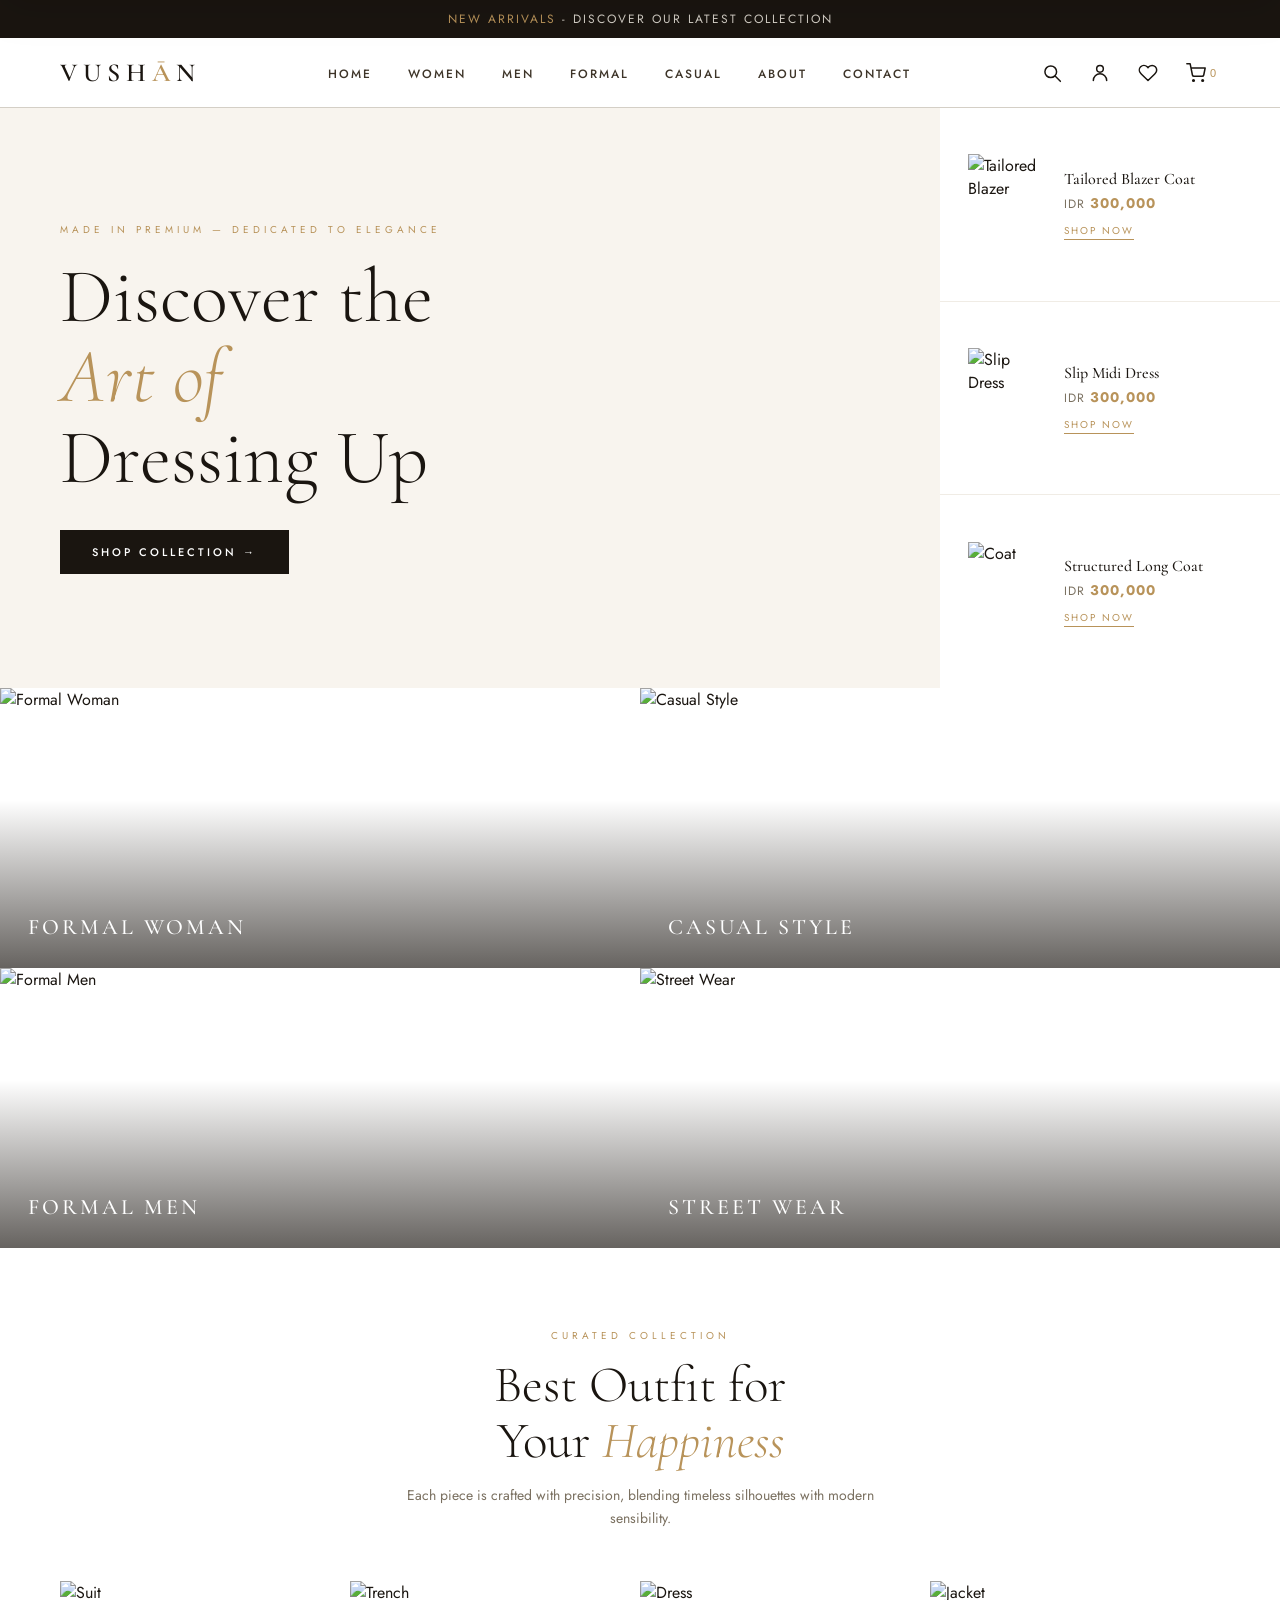
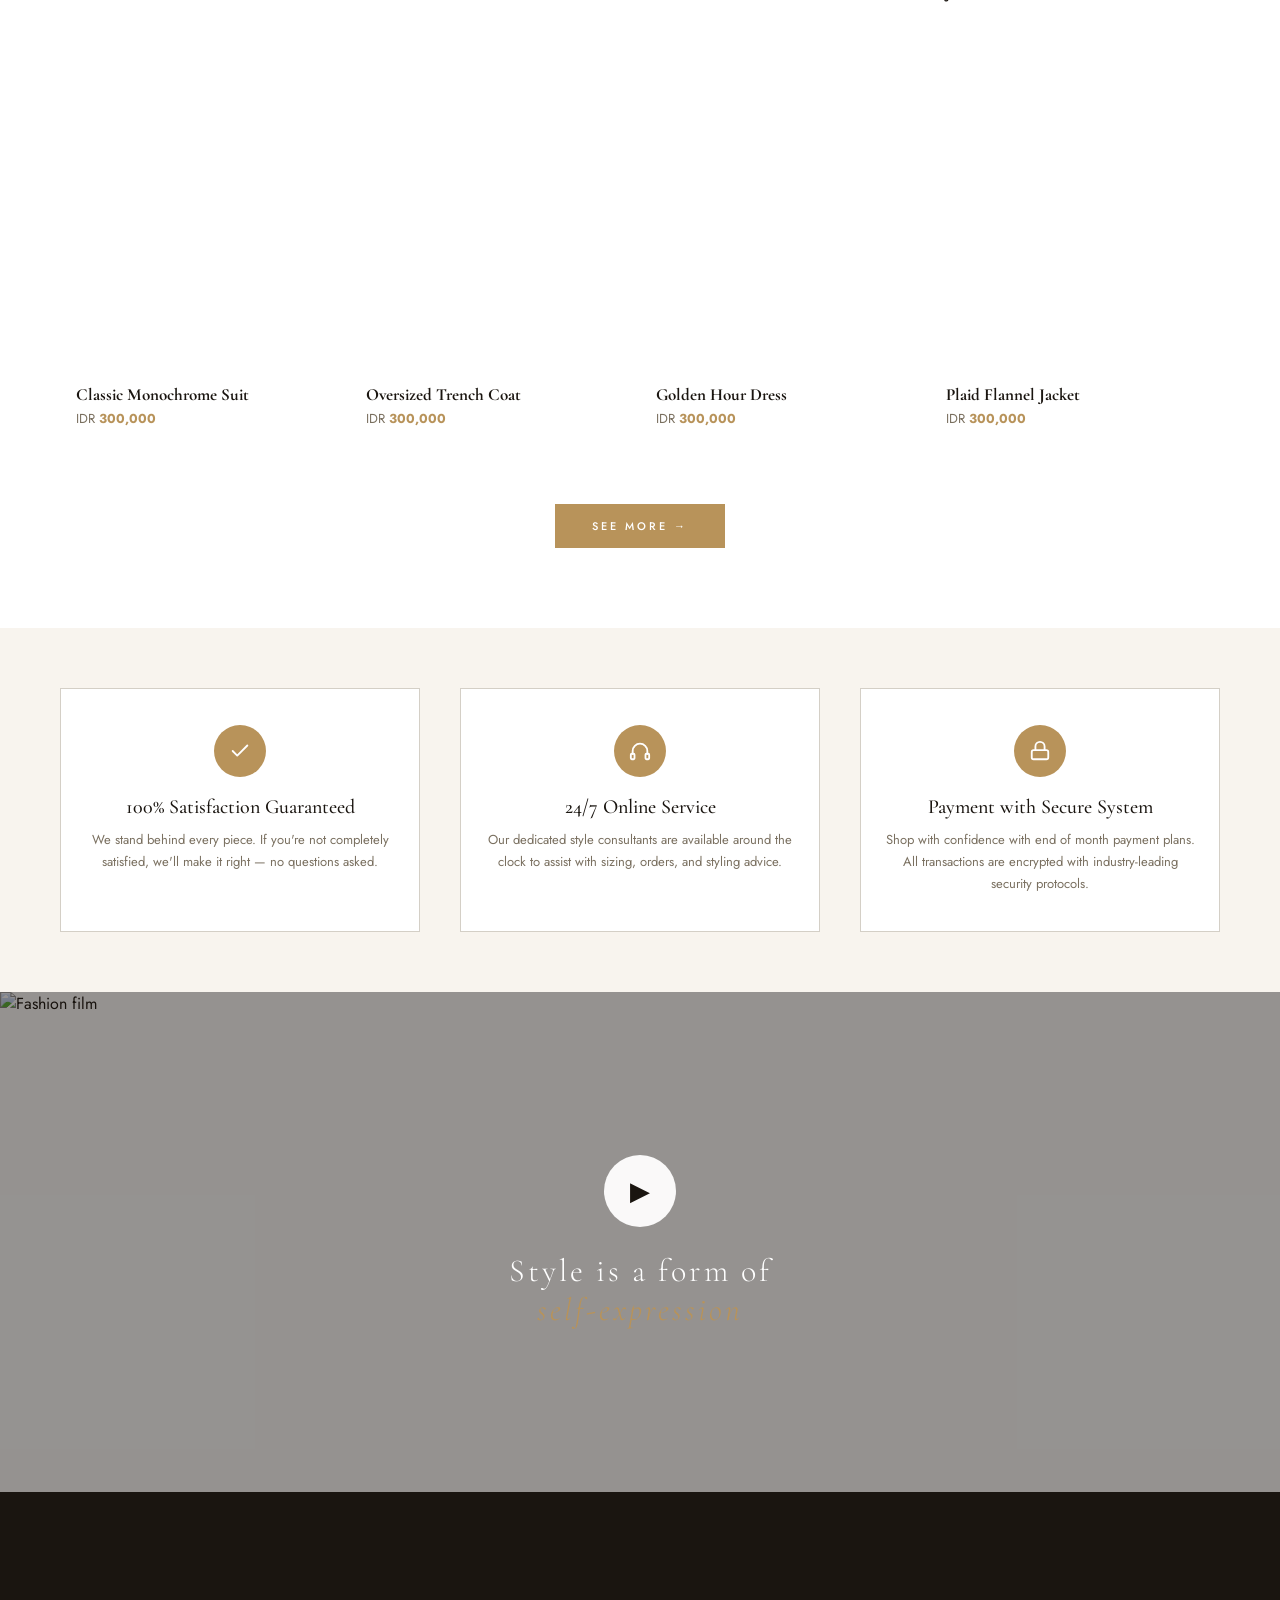
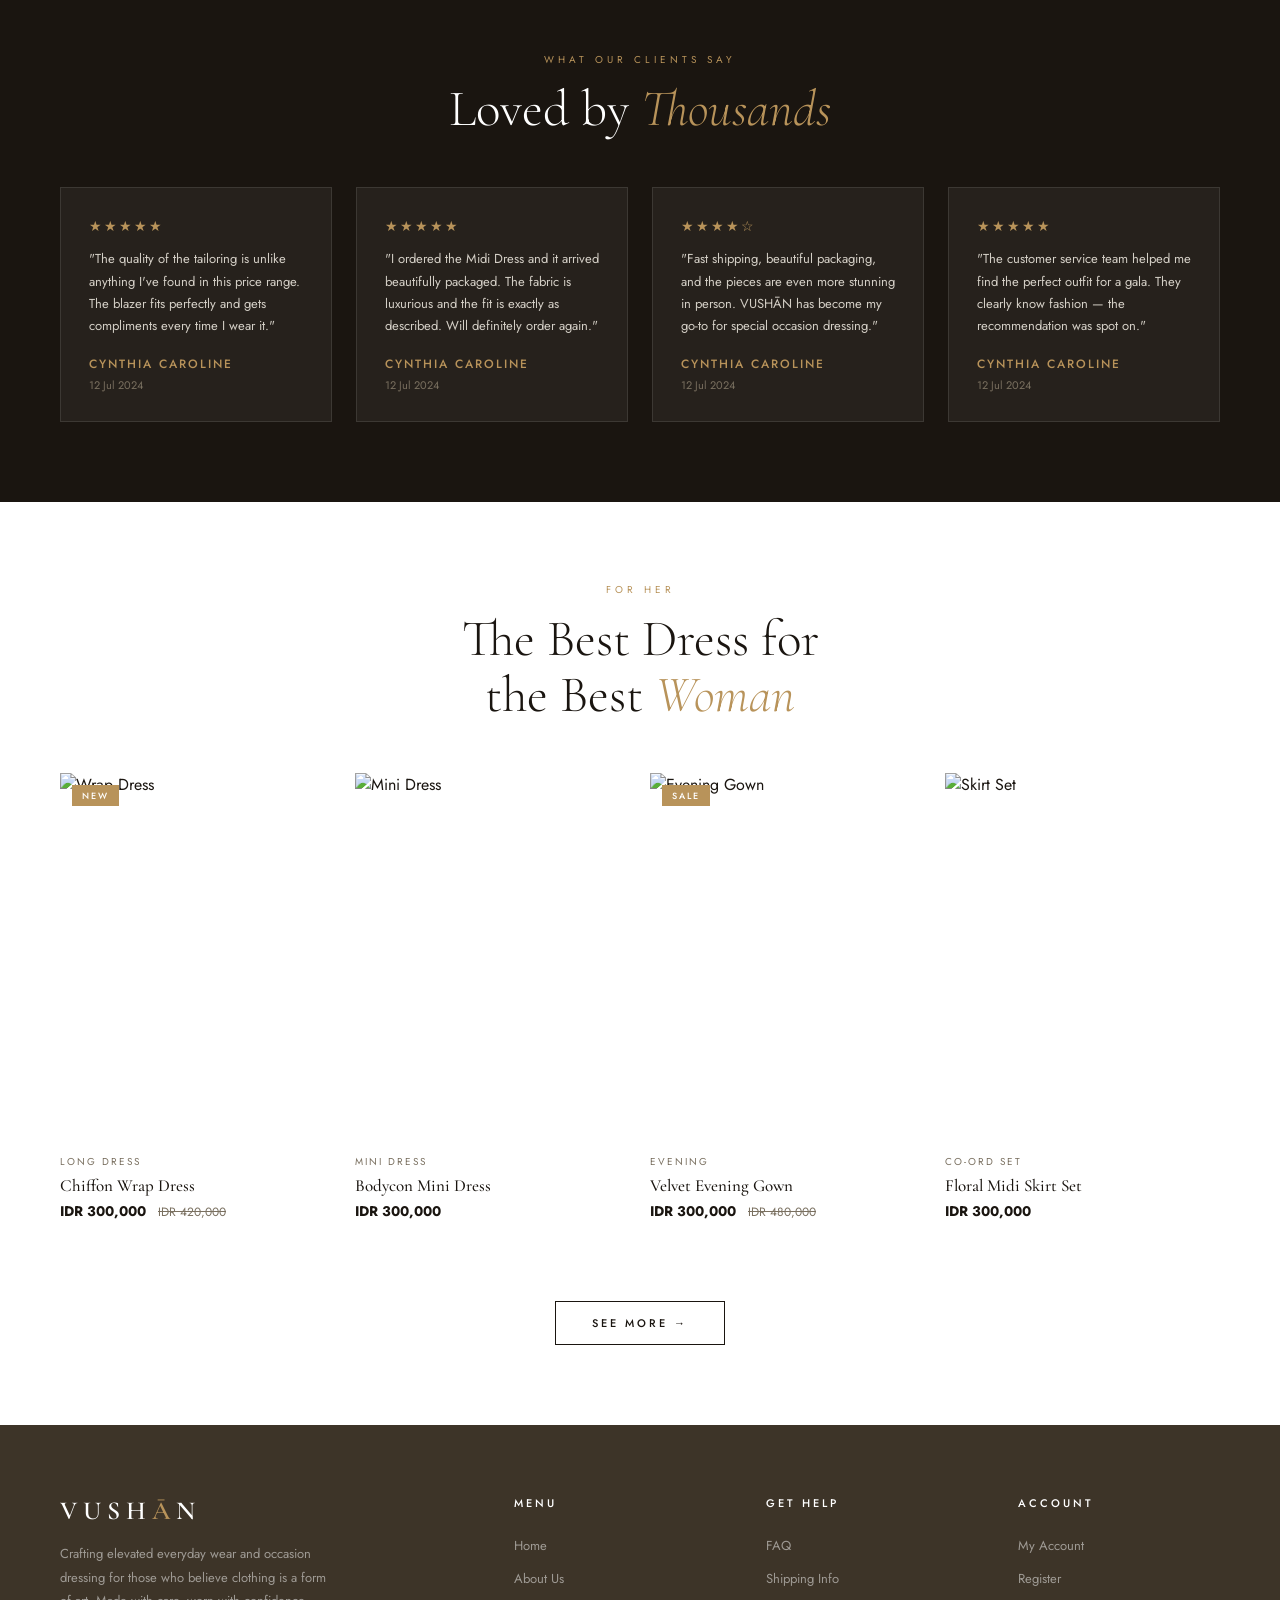
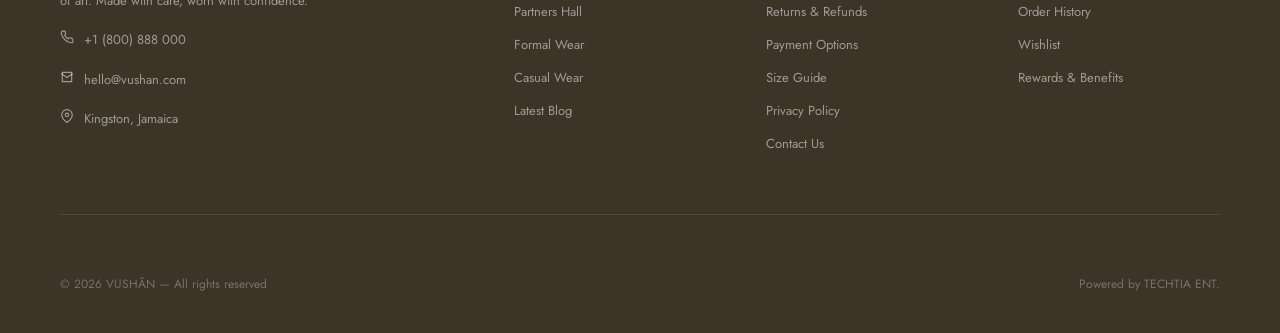
==== index.html @ ecda70a6 "Add files via upload" ====
<!DOCTYPE html> 
<html lang="en">
<head>
<meta charset="UTF-8">
<meta name="viewport" content="width=device-width, initial-scale=1.0">
<title>VUSHĀN</title>
<link rel="stylesheet" href="../webcss/style.css">
<link rel="preconnect" href="https://fonts.googleapis.com">
<link rel="preconnect" href="https://fonts.gstatic.com" crossorigin>
<link href="https://fonts.googleapis.com/css2?family=Cormorant+Garamond:ital,wght@0,300;0,400;0,500;0,600;1,300;1,400&family=Jost:wght@300;400;500;600&display=swap" rel="stylesheet" />
</head>
<body>

<!--Announcement-->
<div class="announcement">
  <span>NEW ARRIVALS</span> - Discover our latest collection
</div>

<!--Navbar-->
<nav>
  <a href="#" class="logo">VUSH<span>Ā</span>N</a>
  <ul class="nav-links">
    <li><a href="#">Home</a></li>
    <li><a href="#women">Women</a></li>
    <li><a href="#men">Men</a></li>
    <li><a href="#formal">Formal</a></li>
    <li><a href="#casual">Casual</a></li>
    <li><a href="#about">About</a></li>
    <li><a href="#contact">Contact</a></li>
  </ul>
  <div class="nav-icons">
    <button title="Search" onclick="openSearch()" class="icon-btn">
      <svg width="20" height="20" viewBox="0 0 24 24" fill="none" stroke="currentColor" stroke-width="1.8" stroke-linecap="round" stroke-linejoin="round">
        <circle cx="10.5" cy="10.5" r="7"/>
        <line x1="16" y1="16" x2="22" y2="22"/>
      </svg>
    </button>
    <button title="Account" onclick="openAuth('login')" class="icon-btn">
      <svg width="20" height="20" viewBox="0 0 24 24" fill="none" stroke="currentColor" stroke-width="1.8" stroke-linecap="round" stroke-linejoin="round">
        <path d="M20 21a8 8 0 1 0-16 0"/>
        <circle cx="12" cy="7" r="4"/>
      </svg>
    </button>
    <button title="Wishlist" class="icon-btn">
      <svg width="20" height="20" viewBox="0 0 24 24" fill="none" stroke="currentColor" stroke-width="1.8" stroke-linecap="round" stroke-linejoin="round">
        <path d="M20.8 4.6a5.5 5.5 0 0 0-7.8 0L12 5.6l-1-1a5.5 5.5 0 0 0-7.8 7.8l1 1L12 21l7.8-7.6 1-1a5.5 5.5 0 0 0 0-7.8z"/>
      </svg>
    </button>
    <button title="Cart" onclick="openCart()" class="icon-btn">
      <svg width="20" height="20" viewBox="0 0 24 24" fill="none" stroke="currentColor" stroke-width="1.8" stroke-linecap="round" stroke-linejoin="round">
        <circle cx="9" cy="21" r="1"/>
        <circle cx="20" cy="21" r="1"/>
        <path d="M1 1h4l2.7 13.4a2 2 0 0 0 2 1.6h9.6a2 2 0 0 0 2-1.6L23 6H6"/>
      </svg>
      <span id="cart-count" style="font-size:11px;color:var(--gold);">0</span>
    </button>
  </div>
</nav>

<!-- SEARCH OVERLAY -->
<div class="search-overlay" id="searchOverlay" onclick="closeSearch()"></div>
<div class="search-panel" id="searchPanel">
  <div class="search-panel-inner">
    <div class="search-input-wrap">
      <svg class="search-input-icon" width="20" height="20" viewBox="0 0 24 24" fill="none" stroke="currentColor" stroke-width="1.8" stroke-linecap="round" stroke-linejoin="round">
        <circle cx="10.5" cy="10.5" r="7"/>
        <line x1="16" y1="16" x2="22" y2="22"/>
      </svg>
      <input type="text" id="searchInput" placeholder="Search for tops, jackets, skirts…" oninput="handleSearch(this.value)" onkeydown="handleSearchKey(event)" autocomplete="off" />
      <button class="search-clear" id="searchClear" onclick="clearSearch()" style="display:none;">&#10005;</button>
      <button class="search-close-btn" onclick="closeSearch()">&#10005; Close</button>
    </div>

    <div class="search-categories" id="searchCategories">
      <p class="search-label">Browse by Category</p>
      <div class="search-cat-grid">
        <button class="search-cat-btn" onclick="filterCategory('Tops')">
          <svg width="14" height="14" viewBox="0 0 24 24" fill="none" stroke="currentColor" stroke-width="1.6"><path d="M20.38 3.46L16 2a4 4 0 01-8 0L3.62 3.46a2 2 0 00-1.34 2.23l.58 3.57a1 1 0 00.99.84H6v10c0 1.1.9 2 2 2h8a2 2 0 002-2V10h2.15a1 1 0 00.99-.84l.58-3.57a2 2 0 00-1.34-2.23z"/></svg>
          Tops
        </button>
        <button class="search-cat-btn" onclick="filterCategory('Shirts')">
          <svg width="14" height="14" viewBox="0 0 24 24" fill="none" stroke="currentColor" stroke-width="1.6"><path d="M20.38 3.46L16 2a4 4 0 01-8 0L3.62 3.46a2 2 0 00-1.34 2.23l.58 3.57a1 1 0 00.99.84H6v10c0 1.1.9 2 2 2h8a2 2 0 002-2V10h2.15a1 1 0 00.99-.84l.58-3.57a2 2 0 00-1.34-2.23z"/><line x1="12" y1="2" x2="12" y2="8"/></svg>
          Shirts
        </button>
        <button class="search-cat-btn" onclick="filterCategory('Ties')">
          <svg width="14" height="14" viewBox="0 0 24 24" fill="none" stroke="currentColor" stroke-width="1.6"><path d="M12 2l2 7-2 3-2-3 2-7z"/><path d="M10 9l-3 13h10L14 9"/></svg>
          Ties
        </button>
        <button class="search-cat-btn" onclick="filterCategory('Cardigans')">
          <svg width="14" height="14" viewBox="0 0 24 24" fill="none" stroke="currentColor" stroke-width="1.6"><path d="M9 3H5a2 2 0 00-2 2v14a2 2 0 002 2h14a2 2 0 002-2V5a2 2 0 00-2-2h-4"/><path d="M9 3a3 3 0 006 0"/></svg>
          Cardigans
        </button>
        <button class="search-cat-btn" onclick="filterCategory('Jackets')">
          <svg width="14" height="14" viewBox="0 0 24 24" fill="none" stroke="currentColor" stroke-width="1.6"><path d="M9 3H5a2 2 0 00-2 2v4m6-6h10a2 2 0 012 2v4M9 3l3 3 3-3M3 9v12a2 2 0 002 2h14a2 2 0 002-2V9M3 9h18"/></svg>
          Jackets
        </button>
        <button class="search-cat-btn" onclick="filterCategory('Blazers')">
          <svg width="14" height="14" viewBox="0 0 24 24" fill="none" stroke="currentColor" stroke-width="1.6"><path d="M9 3H5a2 2 0 00-2 2v4m6-6h10a2 2 0 012 2v4M9 3l3 3 3-3M3 9v12a2 2 0 002 2h14a2 2 0 002-2V9M3 9h18"/><line x1="12" y1="6" x2="12" y2="20"/></svg>
          Blazers
        </button>
        <button class="search-cat-btn" onclick="filterCategory('Trench Coats')">
          <svg width="14" height="14" viewBox="0 0 24 24" fill="none" stroke="currentColor" stroke-width="1.6"><path d="M12 2C9.79 2 8 3.79 8 6v2H5l1 14h12l1-14h-3V6c0-2.21-1.79-4-4-4z"/><line x1="8" y1="10" x2="16" y2="10"/></svg>
          Trench Coats
        </button>
        <button class="search-cat-btn" onclick="filterCategory('Women Skirt Suits')">
          <svg width="14" height="14" viewBox="0 0 24 24" fill="none" stroke="currentColor" stroke-width="1.6"><path d="M12 2l3 7H9l3-7z"/><path d="M9 9l-4 13h14L15 9"/></svg>
          Women Skirt Suits
        </button>
        <button class="search-cat-btn" onclick="filterCategory('Dresses')">
          <svg width="14" height="14" viewBox="0 0 24 24" fill="none" stroke="currentColor" stroke-width="1.6"><path d="M12 2C9.79 2 8 3.79 8 6v2H5l1 14h12l1-14h-3V6c0-2.21-1.79-4-4-4z"/></svg>
          Dresses
        </button>
        <button class="search-cat-btn" onclick="filterCategory('Trousers')">
          <svg width="14" height="14" viewBox="0 0 24 24" fill="none" stroke="currentColor" stroke-width="1.6"><path d="M4 4h16v3l-4 13H8L4 7V4z"/><line x1="12" y1="7" x2="12" y2="20"/></svg>
          Trousers
        </button>
        <button class="search-cat-btn" onclick="filterCategory('Skirts')">
          <svg width="14" height="14" viewBox="0 0 24 24" fill="none" stroke="currentColor" stroke-width="1.6"><path d="M6 4h12l2 16H4L6 4z"/><line x1="6" y1="4" x2="18" y2="4"/></svg>
          Skirts
        </button>
        <button class="search-cat-btn" onclick="filterCategory('Formal Wear')">
          <svg width="14" height="14" viewBox="0 0 24 24" fill="none" stroke="currentColor" stroke-width="1.6"><rect x="2" y="7" width="20" height="14" rx="2"/><path d="M16 7V5a2 2 0 00-2-2h-4a2 2 0 00-2 2v2"/><line x1="12" y1="12" x2="12" y2="16"/><line x1="10" y1="14" x2="14" y2="14"/></svg>
          Formal Wear
        </button>
        <button class="search-cat-btn" onclick="filterCategory('Casual Wear')">
          <svg width="14" height="14" viewBox="0 0 24 24" fill="none" stroke="currentColor" stroke-width="1.6"><circle cx="12" cy="12" r="10"/><path d="M8 14s1.5 2 4 2 4-2 4-2"/><line x1="9" y1="9" x2="9.01" y2="9"/><line x1="15" y1="9" x2="15.01" y2="9"/></svg>
          Casual Wear
        </button>
        <button class="search-cat-btn" onclick="filterCategory('Accessories')">
          <svg width="14" height="14" viewBox="0 0 24 24" fill="none" stroke="currentColor" stroke-width="1.6"><circle cx="12" cy="12" r="3"/><path d="M12 1v4M12 19v4M4.22 4.22l2.83 2.83M16.95 16.95l2.83 2.83M1 12h4M19 12h4M4.22 19.78l2.83-2.83M16.95 7.05l2.83-2.83"/></svg>
          Accessories
        </button>
      </div>
    </div>

    <div class="search-results" id="searchResults" style="display:none;">
      <p class="search-label" id="searchResultLabel">Results</p>
      <!-- ── Search results show product cards only — click card to view product ── -->
      <div class="search-results-grid" id="searchResultsGrid"></div>
      <div class="no-results" id="noResults" style="display:none;">
        <p>No results found for "<span id="noResultsTerm"></span>"</p>
        <p class="no-results-sub">Try searching for tops, jackets, dresses, ties…</p>
      </div>
    </div>

    <div class="search-trending" id="searchTrending">
      <p class="search-label">Trending Now</p>
      <div class="trending-tags">
        <span onclick="doSearch('Blazer')">Blazer</span>
        <span onclick="doSearch('Midi Dress')">Midi Dress</span>
        <span onclick="doSearch('Trench Coat')">Trench Coat</span>
        <span onclick="doSearch('Cardigan')">Cardigan</span>
        <span onclick="doSearch('Formal Suit')">Formal Suit</span>
        <span onclick="doSearch('Skirt')">Skirt</span>
      </div>
    </div>
  </div>
</div>

<!--Hero-->
<section class="hero">
  <div class="hero-left">
    <p class="hero-tag">Made in Premium — Dedicated to Elegance</p>
    <h1 class="hero-title">Discover the<br><em>Art of</em><br>Dressing Up</h1>
    <a href="#women" class="hero-cta">Shop Collection &rarr;</a>
  </div>
  <div class="hero-right">
    <div class="hero-product" onclick="addToCart('Tailored Blazer Coat', 300000)">
      <img class="hero-product-img" src="https://images.unsplash.com/photo-1539109136881-3be0616acf4b?w=200&q=80" alt="Tailored Blazer" />
      <div class="hero-product-info">
        <h4>Tailored Blazer Coat</h4>
        <div class="price">IDR <strong>300,000</strong></div>
        <a class="shop-btn">Shop Now</a>
      </div>
    </div>
    <div class="hero-product" onclick="addToCart('Slip Midi Dress', 300000)">
      <img class="hero-product-img" src="https://images.unsplash.com/photo-1572804013427-4d7ca7268217?w=200&q=80" alt="Slip Dress" />
      <div class="hero-product-info">
        <h4>Slip Midi Dress</h4>
        <div class="price">IDR <strong>300,000</strong></div>
        <a class="shop-btn">Shop Now</a>
      </div>
    </div>
    <div class="hero-product" onclick="addToCart('Structured Long Coat', 300000)">
      <img class="hero-product-img" src="https://images.unsplash.com/photo-1515886657613-9f3515b0c78f?w=200&q=80" alt="Coat" />
      <div class="hero-product-info">
        <h4>Structured Long Coat</h4>
        <div class="price">IDR <strong>300,000</strong></div>
        <a class="shop-btn">Shop Now</a>
      </div>
    </div>
  </div>
</section>

<!-- CATEGORIES -->
<section class="categories">
  <div class="cat-item">
    <img src="https://images.unsplash.com/photo-1469334031218-e382a71b716b?w=600&q=80" alt="Formal Woman" />
    <div class="cat-overlay"></div>
    <div class="cat-label">Formal Woman</div>
  </div>
  <div class="cat-item">
    <img src="https://images.unsplash.com/photo-1558618666-fcd25c85cd64?w=600&q=80" alt="Casual Style" />
    <div class="cat-overlay"></div>
    <div class="cat-label">Casual Style</div>
  </div>
  <div class="cat-item">
    <img src="https://images.unsplash.com/photo-1507003211169-0a1dd7228f2d?w=600&q=80" alt="Formal Men" />
    <div class="cat-overlay"></div>
    <div class="cat-label">Formal Men</div>
  </div>
  <div class="cat-item">
    <img src="https://images.unsplash.com/photo-1488161628813-04466f872be2?w=600&q=80" alt="Street Wear" />
    <div class="cat-overlay"></div>
    <div class="cat-label">Street Wear</div>
  </div>
</section>

<!-- BEST OUTFIT SECTION -->
<section class="outfit-section" id="women">
  <div class="section-header">
    <p class="section-tag">Curated Collection</p>
    <h2 class="section-title">Best Outfit for<br>Your <em>Happiness</em></h2>
    <p class="section-subtitle">Each piece is crafted with precision, blending timeless silhouettes with modern sensibility.</p>
  </div>
  <div class="outfit-grid">
    <div class="outfit-card" onclick="addToCart('Classic Monochrome Suit', 300000)">
      <img class="outfit-card-img" src="https://images.unsplash.com/photo-1617127365659-c47fa864d8bc?w=500&q=80" alt="Suit" />
      <div class="outfit-card-overlay"></div>
      <button class="add-to-bag">Add to Bag</button>
      <div class="outfit-card-info">
        <h4>Classic Monochrome Suit</h4>
        <div class="price">IDR <strong>300,000</strong></div>
      </div>
    </div>
    <div class="outfit-card" onclick="addToCart('Oversized Trench Coat', 300000)">
      <img class="outfit-card-img" src="https://images.unsplash.com/photo-1509631179647-0177331693ae?w=500&q=80" alt="Trench" />
      <div class="outfit-card-overlay"></div>
      <button class="add-to-bag">Add to Bag</button>
      <div class="outfit-card-info">
        <h4>Oversized Trench Coat</h4>
        <div class="price">IDR <strong>300,000</strong></div>
      </div>
    </div>
    <div class="outfit-card" onclick="addToCart('Golden Hour Dress', 300000)">
      <img class="outfit-card-img" src="https://images.unsplash.com/photo-1496217590455-aa63a8550c23?w=500&q=80" alt="Dress" />
      <div class="outfit-card-overlay"></div>
      <button class="add-to-bag">Add to Bag</button>
      <div class="outfit-card-info">
        <h4>Golden Hour Dress</h4>
        <div class="price">IDR <strong>300,000</strong></div>
      </div>
    </div>
    <div class="outfit-card" onclick="addToCart('Plaid Flannel Jacket', 300000)">
      <img class="outfit-card-img" src="https://images.unsplash.com/photo-1519085360753-af0119f7cbe7?w=500&q=80" alt="Jacket" />
      <div class="outfit-card-overlay"></div>
      <button class="add-to-bag">Add to Bag</button>
      <div class="outfit-card-info">
        <h4>Plaid Flannel Jacket</h4>
        <div class="price">IDR <strong>300,000</strong></div>
      </div>
    </div>
  </div>
  <div class="see-more-wrap">
    <a href="#" class="btn-outline btn-gold">See More &rarr;</a>
  </div>
</section>

<!-- TRUST STRIP -->
<section class="trust-strip">
  <div class="trust-item">
    <div class="trust-icon">
      <svg width="22" height="22" viewBox="0 0 24 24" fill="none" stroke="white" stroke-width="2" stroke-linecap="round" stroke-linejoin="round">
        <path d="M20 6L9 17l-5-5"/>
      </svg>
    </div>
    <h3>100% Satisfaction Guaranteed</h3>
    <p>We stand behind every piece. If you're not completely satisfied, we'll make it right — no questions asked.</p>
  </div>
  <div class="trust-item">
    <div class="trust-icon">
      <svg width="22" height="22" viewBox="0 0 24 24" fill="none" stroke="white" stroke-width="2" stroke-linecap="round" stroke-linejoin="round">
        <path d="M4 15v-3a8 8 0 0 1 16 0v3"/>
        <rect x="2" y="15" width="4" height="6" rx="1"/>
        <rect x="18" y="15" width="4" height="6" rx="1"/>
      </svg>
    </div>
    <h3>24/7 Online Service</h3>
    <p>Our dedicated style consultants are available around the clock to assist with sizing, orders, and styling advice.</p>
  </div>
  <div class="trust-item">
    <div class="trust-icon">
      <svg width="22" height="22" viewBox="0 0 24 24" fill="none" stroke="white" stroke-width="2" stroke-linecap="round" stroke-linejoin="round">
        <rect x="3" y="11" width="18" height="10" rx="2"/>
        <path d="M7 11V7a5 5 0 0 1 10 0v4"/>
      </svg>
    </div>
    <h3>Payment with Secure System</h3>
    <p>Shop with confidence with end of month payment plans. All transactions are encrypted with industry-leading security protocols.</p>
  </div>
</section>

<!-- VIDEO BANNER -->
<section class="video-banner" id="about">
  <img src="https://images.unsplash.com/photo-1483985988355-763728e1935b?w=1400&q=80" alt="Fashion film" />
  <div class="video-banner-overlay">
    <div class="play-btn">&#9654;</div>
    <div class="video-caption">Style is a form of<br><em>self-expression</em></div>
  </div>
</section>

<!-- TESTIMONIALS -->
<section class="testimonials">
  <div class="section-header" style="padding-bottom:0;">
    <p class="section-tag">What Our Clients Say</p>
    <h2 class="section-title" style="color:var(--white);">Loved by <em>Thousands</em></h2>
  </div>
  <div class="testi-grid">
    <div class="testi-card">
      <div class="stars">★★★★★</div>
      <p class="testi-text">"The quality of the tailoring is unlike anything I've found in this price range. The blazer fits perfectly and gets compliments every time I wear it."</p>
      <div class="testi-author">Cynthia Caroline</div>
      <div class="testi-date">12 Jul 2024</div>
    </div>
    <div class="testi-card">
      <div class="stars">★★★★★</div>
      <p class="testi-text">"I ordered the Midi Dress and it arrived beautifully packaged. The fabric is luxurious and the fit is exactly as described. Will definitely order again."</p>
      <div class="testi-author">Cynthia Caroline</div>
      <div class="testi-date">12 Jul 2024</div>
    </div>
    <div class="testi-card">
      <div class="stars">★★★★☆</div>
      <p class="testi-text">"Fast shipping, beautiful packaging, and the pieces are even more stunning in person. VUSHĀN has become my go-to for special occasion dressing."</p>
      <div class="testi-author">Cynthia Caroline</div>
      <div class="testi-date">12 Jul 2024</div>
    </div>
    <div class="testi-card">
      <div class="stars">★★★★★</div>
      <p class="testi-text">"The customer service team helped me find the perfect outfit for a gala. They clearly know fashion — the recommendation was spot on."</p>
      <div class="testi-author">Cynthia Caroline</div>
      <div class="testi-date">12 Jul 2024</div>
    </div>
  </div>
</section>

<!-- WOMEN BEST DRESS SECTION -->
<section class="women-section" id="men">
  <div class="section-header">
    <p class="section-tag">For Her</p>
    <h2 class="section-title">The Best Dress for<br>the Best <em>Woman</em></h2>
  </div>
  <div class="women-grid">
    <div class="product-card" onclick="addToCart('Chiffon Wrap Dress', 300000)">
      <div class="product-card-img-wrap">
        <img src="https://images.unsplash.com/photo-1595777457583-95e059d581b8?w=500&q=80" alt="Wrap Dress" />
        <span class="product-card-badge">New</span>
      </div>
      <div class="category">Long Dress</div>
      <h4>Chiffon Wrap Dress</h4>
      <div class="price"><strong>IDR 300,000</strong> <del>IDR 420,000</del></div>
    </div>
    <div class="product-card" onclick="addToCart('Bodycon Mini Dress', 300000)">
      <div class="product-card-img-wrap">
        <img src="https://images.unsplash.com/photo-1568252542512-9fe8fe9c87bb?w=500&q=80" alt="Mini Dress" />
      </div>
      <div class="category">Mini Dress</div>
      <h4>Bodycon Mini Dress</h4>
      <div class="price"><strong>IDR 300,000</strong></div>
    </div>
    <div class="product-card" onclick="addToCart('Velvet Evening Gown', 300000)">
      <div class="product-card-img-wrap">
        <img src="https://images.unsplash.com/photo-1566479179817-e7df2e3b1ecb?w=500&q=80" alt="Evening Gown" />
        <span class="product-card-badge">Sale</span>
      </div>
      <div class="category">Evening</div>
      <h4>Velvet Evening Gown</h4>
      <div class="price"><strong>IDR 300,000</strong> <del>IDR 480,000</del></div>
    </div>
    <div class="product-card" onclick="addToCart('Floral Midi Skirt Set', 300000)">
      <div class="product-card-img-wrap">
        <img src="https://images.unsplash.com/photo-1572804013309-59a88b7e92f1?w=500&q=80" alt="Skirt Set" />
      </div>
      <div class="category">Co-ord Set</div>
      <h4>Floral Midi Skirt Set</h4>
      <div class="price"><strong>IDR 300,000</strong></div>
    </div>
  </div>
  <div class="see-more-wrap">
    <a href="#" class="btn-outline">See More &rarr;</a>
  </div>
</section>

<!-- FOOTER -->
<footer id="contact">
  <div class="footer-top">
    <div class="footer-brand">
      <a href="#" class="logo">VUSH<span style="color:var(--gold)">Ā</span>N</a>
      <p>Crafting elevated everyday wear and occasion dressing for those who believe clothing is a form of art. Made with care, worn with confidence.</p>
      <p>
        <svg width="14" height="14" viewBox="0 0 24 24" fill="none" stroke="currentColor" stroke-width="2" style="margin-right:6px;">
          <path d="M22 16.9v3a2 2 0 0 1-2.2 2 19.8 19.8 0 0 1-8.6-3.1 19.5 19.5 0 0 1-6-6A19.8 19.8 0 0 1 2.1 4.2 2 2 0 0 1 4.1 2h3a2 2 0 0 1 2 1.7c.1.8.3 1.5.6 2.2a2 2 0 0 1-.5 2.1L8 9a16 16 0 0 0 6 6l1.1-1.2a2 2 0 0 1 2.1-.5c.7.3 1.4.5 2.2.6a2 2 0 0 1 1.7 2z"/>
        </svg>
        <span>+1 (800) 888 000</span>
      </p>
      <p>
        <svg width="14" height="14" viewBox="0 0 24 24" fill="none" stroke="currentColor" stroke-width="2" style="margin-right:6px;">
          <path d="M4 4h16v16H4z"/>
          <polyline points="22,6 12,13 2,6"/>
        </svg>
        <span>hello@vushan.com</span>
      </p>
      <p>
        <svg width="14" height="14" viewBox="0 0 24 24" fill="none" stroke="currentColor" stroke-width="2" style="margin-right:6px;">
          <path d="M21 10c0 7-9 13-9 13s-9-6-9-13a9 9 0 1 1 18 0z"/>
          <circle cx="12" cy="10" r="3"/>
        </svg>
        <span>Kingston, Jamaica</span>
      </p>
    </div>
    <div class="footer-col">
      <h5>Menu</h5>
      <ul>
        <li><a href="#">Home</a></li>
        <li><a href="#">About Us</a></li>
        <li><a href="#">Partners Hall</a></li>
        <li><a href="#">Formal Wear</a></li>
        <li><a href="#">Casual Wear</a></li>
        <li><a href="#">Latest Blog</a></li>
      </ul>
    </div>
    <div class="footer-col">
      <h5>Get Help</h5>
      <ul>
        <li><a href="#">FAQ</a></li>
        <li><a href="#">Shipping Info</a></li>
        <li><a href="#">Returns &amp; Refunds</a></li>
        <li><a href="#">Payment Options</a></li>
        <li><a href="#">Size Guide</a></li>
        <li><a href="#">Privacy Policy</a></li>
        <li><a href="#">Contact Us</a></li>
      </ul>
    </div>
    <div class="footer-col">
      <h5>Account</h5>
      <ul>
        <li><a href="#" onclick="openAuth('login')">My Account</a></li>
        <li><a href="#" onclick="openAuth('register')">Register</a></li>
        <li><a href="#">Order History</a></li>
        <li><a href="#">Wishlist</a></li>
        <li><a href="#">Rewards &amp; Benefits</a></li>
      </ul>
    </div>
  </div>
  <div class="footer-bottom">
    <span>&copy; 2026 VUSHĀN — All rights reserved</span>
    <span>Powered by TECHTIA ENT.</span>
  </div>
</footer>

<!-- AUTH MODAL -->
<div class="auth-overlay" id="authOverlay" onclick="closeAuth()"></div>
<div class="auth-modal" id="authModal">
  <button class="auth-close" onclick="closeAuth()">&times;</button>
  <div class="auth-tabs">
    <button class="auth-tab active" id="tab-login" onclick="switchTab('login')">Sign In</button>
    <button class="auth-tab" id="tab-register" onclick="switchTab('register')">Register</button>
  </div>
  <div class="auth-form" id="form-login">
    <div class="auth-brand">VUSH<span>Ā</span>N</div>
    <p class="auth-sub">Welcome back. Sign in to your account.</p>
    <div class="auth-field">
      <label>Email Address</label>
      <input type="email" id="login-email" placeholder="hello@example.com" />
    </div>
    <div class="auth-field">
      <label>Password</label>
      <input type="password" id="login-password" placeholder="••••••••" />
      <span class="auth-toggle" onclick="togglePass('login-password', this)">Show</span>
    </div>
    <div class="auth-row">
      <label class="auth-check"><input type="checkbox" /> Remember me</label>
      <a href="#" class="auth-link">Forgot password?</a>
    </div>
    <button class="auth-btn" onclick="handleLogin()">Sign In</button>
    <p class="auth-switch">Don't have an account? <a onclick="switchTab('register')">Register here</a></p>
  </div>
  <div class="auth-form" id="form-register" style="display:none;">
    <div class="auth-brand">VUSH<span>Ā</span>N</div>
    <p class="auth-sub">Create your account and join the family.</p>
    <div class="auth-field-row">
      <div class="auth-field">
        <label>First Name</label>
        <input type="text" id="reg-firstname" placeholder="Jane" />
      </div>
      <div class="auth-field">
        <label>Last Name</label>
        <input type="text" id="reg-lastname" placeholder="Doe" />
      </div>
    </div>
    <div class="auth-field">
      <label>Email Address</label>
      <input type="email" id="reg-email" placeholder="hello@example.com" />
    </div>
    <div class="auth-field">
      <label>Phone Number</label>
      <div class="phone-wrap">
        <select class="phone-code">
          <option>🇯🇲 +1876</option>
          <option>🇺🇸 +1</option>
          <option>🇬🇧 +44</option>
          <option>🇨🇦 +1</option>
          <option>🇹🇹 +1868</option>
          <option>🇧🇧 +1246</option>
        </select>
        <input type="tel" id="reg-phone" placeholder="876 000 0000" />
      </div>
    </div>
    <div class="auth-field">
      <label>Password</label>
      <input type="password" id="reg-password" placeholder="Min. 8 characters" />
      <span class="auth-toggle" onclick="togglePass('reg-password', this)">Show</span>
      <div class="password-strength" id="pwd-strength"></div>
    </div>
    <div class="auth-field">
      <label>Confirm Password</label>
      <input type="password" id="reg-confirm" placeholder="Re-enter password" />
      <span class="auth-toggle" onclick="togglePass('reg-confirm', this)">Show</span>
    </div>
    <label class="auth-check terms">
      <input type="checkbox" id="reg-terms" />
      I agree to the <a href="#" class="auth-link">Terms &amp; Conditions</a> and <a href="#" class="auth-link">Privacy Policy</a>
    </label>
    <button class="auth-btn" onclick="handleRegister()">Create Account</button>
    <p class="auth-switch">Already have an account? <a onclick="switchTab('login')">Sign in</a></p>
  </div>
  <div class="auth-success" id="auth-success" style="display:none;">
    <div class="success-icon">✦</div>
    <h3>Welcome to VUSHĀN</h3>
    <p id="success-msg">You have successfully signed in.</p>
    <button class="auth-btn" onclick="closeAuth()">Continue Shopping</button>
  </div>
</div>

<!-- CART SIDEBAR -->
<div class="cart-overlay" id="cartOverlay" onclick="closeCart()"></div>
<div class="cart-sidebar" id="cartSidebar">
  <div class="cart-header">
    <h3>Your Bag</h3>
    <button class="close-btn" onclick="closeCart()">&times;</button>
  </div>
  <div id="cart-items-wrap">
    <div class="cart-empty" id="cart-empty-msg">Your bag is empty.<br>Add something beautiful ✦</div>
  </div>
  <div id="cart-footer" style="display:none;">
    <div class="cart-total"><span>Total</span><span id="cart-total-price">IDR 0</span></div>
    <br>
    <button class="checkout-btn" onclick="handleCheckout()">Proceed to Checkout</button>
  </div>
</div>

<!-- TOAST -->
<div class="toast" id="toast"></div>

<script>
  /* ── ADMIN CREDENTIALS ── */
  const ADMIN_EMAIL = "wellingtonadmin@admin.com";
  const ADMIN_PASSWORD = "2026WEBINDEX123..";

  /* ── PRODUCT DATABASE ── */
  const products = [
    { name: 'Tailored Blazer Coat', category: 'Blazers', price: 300000, tags: ['blazer','jacket','formal','coat'], img: 'https://images.unsplash.com/photo-1539109136881-3be0616acf4b?w=300&q=80' },
    { name: 'Slip Midi Dress', category: 'Dresses', price: 300000, tags: ['dress','midi','slip','women'], img: 'https://images.unsplash.com/photo-1572804013427-4d7ca7268217?w=300&q=80' },
    { name: 'Structured Long Coat', category: 'Trench Coats', price: 300000, tags: ['coat','trench','long','formal'], img: 'https://images.unsplash.com/photo-1515886657613-9f3515b0c78f?w=300&q=80' },
    { name: 'Classic Monochrome Suit', category: 'Formal Wear', price: 300000, tags: ['suit','formal','men','blazer'], img: 'https://images.unsplash.com/photo-1617127365659-c47fa864d8bc?w=300&q=80' },
    { name: 'Oversized Trench Coat', category: 'Trench Coats', price: 300000, tags: ['trench','coat','oversized','casual'], img: 'https://images.unsplash.com/photo-1509631179647-0177331693ae?w=300&q=80' },
    { name: 'Golden Hour Dress', category: 'Dresses', price: 300000, tags: ['dress','women','evening','formal'], img: 'https://images.unsplash.com/photo-1496217590455-aa63a8550c23?w=300&q=80' },
    { name: 'Plaid Flannel Jacket', category: 'Jackets', price: 300000, tags: ['jacket','plaid','casual','flannel'], img: 'https://images.unsplash.com/photo-1519085360753-af0119f7cbe7?w=300&q=80' },
    { name: 'Chiffon Wrap Dress', category: 'Dresses', price: 300000, tags: ['dress','wrap','chiffon','women'], img: 'https://images.unsplash.com/photo-1595777457583-95e059d581b8?w=300&q=80' },
    { name: 'Bodycon Mini Dress', category: 'Dresses', price: 300000, tags: ['dress','mini','bodycon','women'], img: 'https://images.unsplash.com/photo-1568252542512-9fe8fe9c87bb?w=300&q=80' },
    { name: 'Velvet Evening Gown', category: 'Dresses', price: 300000, tags: ['gown','evening','velvet','formal','women'], img: 'https://images.unsplash.com/photo-1566479179817-e7df2e3b1ecb?w=300&q=80' },
    { name: 'Floral Midi Skirt Set', category: 'Women Skirt Suits', price: 300000, tags: ['skirt','set','floral','women','midi'], img: 'https://images.unsplash.com/photo-1572804013309-59a88b7e92f1?w=300&q=80' },
    { name: 'Wool Knit Cardigan', category: 'Cardigans', price: 280000, tags: ['cardigan','knit','wool','casual','top'], img: 'https://images.unsplash.com/photo-1434389677669-e08b4cac3105?w=300&q=80' },
    { name: 'Oxford Button Shirt', category: 'Shirts', price: 250000, tags: ['shirt','oxford','button','formal','men'], img: 'https://images.unsplash.com/photo-1602810318383-e386cc2a3ccf?w=300&q=80' },
    { name: 'Silk Blouse Top', category: 'Tops', price: 220000, tags: ['top','blouse','silk','women','casual'], img: 'https://images.unsplash.com/photo-1485462537746-965f33f7f6a7?w=300&q=80' },
    { name: 'Slim Fit Trousers', category: 'Trousers', price: 260000, tags: ['trousers','pants','slim','formal','men'], img: 'https://images.unsplash.com/photo-1473966968600-fa801b869a1a?w=300&q=80' },
    { name: 'A-Line Midi Skirt', category: 'Skirts', price: 230000, tags: ['skirt','midi','aline','women','casual'], img: 'https://images.unsplash.com/photo-1583496661160-fb5218ab2154?w=300&q=80' },
    { name: 'Silk Pocket Tie', category: 'Ties', price: 120000, tags: ['tie','silk','formal','men','accessories'], img: 'https://images.unsplash.com/photo-1598033129183-c4f50c736f10?w=300&q=80' },
    { name: 'Women Skirt Suit Set', category: 'Women Skirt Suits', price: 420000, tags: ['skirt suit','women','formal','blazer','skirt'], img: 'https://images.unsplash.com/photo-1594938298603-c8148c4b4c3d?w=300&q=80' },
  ];

  /* ── SEARCH ── */
  function openSearch() {
    document.getElementById('searchOverlay').classList.add('open');
    document.getElementById('searchPanel').classList.add('open');
    setTimeout(() => document.getElementById('searchInput').focus(), 300);
  }
  function closeSearch() {
    document.getElementById('searchOverlay').classList.remove('open');
    document.getElementById('searchPanel').classList.remove('open');
  }
  function clearSearch() {
    document.getElementById('searchInput').value = '';
    document.getElementById('searchClear').style.display = 'none';
    document.getElementById('searchResults').style.display = 'none';
    document.getElementById('searchCategories').style.display = 'block';
    document.getElementById('searchTrending').style.display = 'block';
  }
  function handleSearchKey(e) { if (e.key === 'Escape') closeSearch(); }
  function handleSearch(val) {
    document.getElementById('searchClear').style.display = val ? 'block' : 'none';
    if (val.length < 1) {
      document.getElementById('searchResults').style.display = 'none';
      document.getElementById('searchCategories').style.display = 'block';
      document.getElementById('searchTrending').style.display = 'block';
      return;
    }
    doSearch(val);
  }
  function doSearch(term) {
    document.getElementById('searchInput').value = term;
    document.getElementById('searchClear').style.display = 'block';
    document.getElementById('searchCategories').style.display = 'none';
    document.getElementById('searchTrending').style.display = 'none';
    document.getElementById('searchResults').style.display = 'block';
    const q = term.toLowerCase();
    const results = products.filter(p =>
      p.name.toLowerCase().includes(q) ||
      p.category.toLowerCase().includes(q) ||
      p.tags.some(t => t.includes(q))
    );
    const label = document.getElementById('searchResultLabel');
    const grid = document.getElementById('searchResultsGrid');
    const noRes = document.getElementById('noResults');
    label.textContent = results.length + ' result' + (results.length !== 1 ? 's' : '') + ' for "' + term + '"';
    if (results.length === 0) {
      grid.innerHTML = '';
      document.getElementById('noResultsTerm').textContent = term;
      noRes.style.display = 'block';
    } else {
      noRes.style.display = 'none';
      /* ── No add-to-cart in search — clicking card closes search and scrolls to section ── */
      grid.innerHTML = results.map(p => `
        <div class="search-result-card" onclick="closeSearch()">
          <img src="${p.img}" alt="${p.name}" />
          <div class="search-result-info">
            <span class="search-result-cat">${p.category}</span>
            <h4>${p.name}</h4>
            <span class="search-result-price">IDR ${p.price.toLocaleString()}</span>
          </div>
          <span style="font-size:10px;letter-spacing:1px;color:var(--gold);white-space:nowrap;flex-shrink:0;">View &rarr;</span>
        </div>
      `).join('');
    }
  }
  function filterCategory(cat) {
    document.getElementById('searchInput').value = cat;
    doSearch(cat);
  }

  /* ── CART ── */
  let cart = [];
  function openCart() {
    document.getElementById('cartOverlay').classList.add('open');
    document.getElementById('cartSidebar').classList.add('open');
  }
  function closeCart() {
    document.getElementById('cartOverlay').classList.remove('open');
    document.getElementById('cartSidebar').classList.remove('open');
  }
  function addToCart(name, price) {
    const existing = cart.find(i => i.name === name);
    if (existing) { existing.qty++; } else { cart.push({ name, price, qty: 1 }); }
    renderCart();
    showToast('"' + name + '" added to bag');
  }
  function removeFromCart(idx) { cart.splice(idx, 1); renderCart(); }
  function renderCart() {
    const wrap = document.getElementById('cart-items-wrap');
    const footer = document.getElementById('cart-footer');
    const emptyMsg = document.getElementById('cart-empty-msg');
    const countEl = document.getElementById('cart-count');
    const totalEl = document.getElementById('cart-total-price');
    const total = cart.reduce((s, i) => s + i.price * i.qty, 0);
    const count = cart.reduce((s, i) => s + i.qty, 0);
    countEl.textContent = count;

    if (cart.length === 0) {
      wrap.innerHTML = '';
      wrap.appendChild(emptyMsg);
      emptyMsg.style.display = 'block';
      footer.style.display = 'none';
      return;
    }

    emptyMsg.style.display = 'none';
    footer.style.display = 'block';
    totalEl.textContent = 'IDR ' + total.toLocaleString();

    const imgs = [
      'https://images.unsplash.com/photo-1539109136881-3be0616acf4b?w=200&q=60',
      'https://images.unsplash.com/photo-1572804013427-4d7ca7268217?w=200&q=60',
      'https://images.unsplash.com/photo-1515886657613-9f3515b0c78f?w=200&q=60'
    ];

    /* rebuild wrap: items first, then footer */
    wrap.innerHTML = '';
    cart.forEach((item, idx) => {
      const prod = products.find(p => p.name === item.name);
      const imgSrc = prod ? prod.img : imgs[idx % imgs.length];
      const div = document.createElement('div');
      div.className = 'cart-item';
      div.innerHTML = `
        <img src="${imgSrc}" alt="${item.name}" />
        <div class="cart-item-info">
          <h4>${item.name}</h4>
          <div class="size">Qty: ${item.qty}</div>
          <div class="price">IDR ${(item.price * item.qty).toLocaleString()}</div>
        </div>
        <button class="remove-item" onclick="removeFromCart(${idx})">&times;</button>
      `;
      wrap.appendChild(div);
    });
    wrap.appendChild(footer);
  }

  function handleCheckout() {
    showToast('Redirecting to checkout…');
    /* Hook up your checkout page here */
  }

  /* ── AUTH ── */
  function openAuth(tab) {
    tab = tab || 'login'; switchTab(tab);
    document.getElementById('authOverlay').classList.add('open');
    document.getElementById('authModal').classList.add('open');
    document.getElementById('auth-success').style.display = 'none';
  }
  function closeAuth() {
    document.getElementById('authOverlay').classList.remove('open');
    document.getElementById('authModal').classList.remove('open');
  }
  function switchTab(tab) {
    document.querySelectorAll('.auth-tab').forEach(t => t.classList.remove('active'));
    document.querySelectorAll('.auth-form').forEach(f => f.style.display = 'none');
    document.getElementById('tab-' + tab).classList.add('active');
    document.getElementById('form-' + tab).style.display = 'block';
    document.getElementById('auth-success').style.display = 'none';
  }
  function togglePass(id, el) {
    const input = document.getElementById(id);
    if (input.type === 'password') { input.type = 'text'; el.textContent = 'Hide'; }
    else { input.type = 'password'; el.textContent = 'Show'; }
  }
  document.getElementById('reg-password').addEventListener('input', function() {
    const val = this.value; const bar = document.getElementById('pwd-strength');
    let s = 0;
    if (val.length >= 8) s++; if (/[A-Z]/.test(val)) s++; if (/[0-9]/.test(val)) s++; if (/[^A-Za-z0-9]/.test(val)) s++;
    bar.style.setProperty('--strength', val ? (['25%','50%','75%','100%'][s-1] || '10%') : '0%');
    bar.style.setProperty('--strength-color', val ? (['#e24b4a','#ef9f27','#639922','#1D9E75'][s-1] || '#e24b4a') : 'transparent');
  });

  function handleLogin() {
    const email = document.getElementById('login-email').value.trim().toLowerCase();
    const pass  = document.getElementById('login-password').value;
    if (!email || !pass) { showToast('Please fill in all fields'); return; }

    /* ── Admin redirect ── */
    if (email === ADMIN_EMAIL && pass === ADMIN_PASSWORD) {
      localStorage.setItem("isAdmin", "true");
      window.location.href = "../admin/dashboard.html";
      return;
    }

    if (!email.includes('@')) { showToast('Please enter a valid email'); return; }

    /* ── Regular user login ── */
    document.querySelectorAll('.auth-form').forEach(f => f.style.display = 'none');
    document.getElementById('auth-success').style.display = 'block';
    document.getElementById('success-msg').textContent = 'Welcome back! You are now signed in.';
  }

  function handleRegister() {
    const first = document.getElementById('reg-firstname').value.trim();
    const last  = document.getElementById('reg-lastname').value.trim();
    const email = document.getElementById('reg-email').value.trim();
    const phone = document.getElementById('reg-phone').value.trim();
    const pass  = document.getElementById('reg-password').value;
    const confirm = document.getElementById('reg-confirm').value;
    const terms = document.getElementById('reg-terms').checked;
    if (!first || !last || !email || !phone || !pass || !confirm) { showToast('Please fill in all fields'); return; }
    if (!email.includes('@')) { showToast('Please enter a valid email'); return; }
    if (pass.length < 8) { showToast('Password must be at least 8 characters'); return; }
    if (pass !== confirm) { showToast('Passwords do not match'); return; }
    if (!terms) { showToast('Please accept the Terms & Conditions'); return; }
    document.querySelectorAll('.auth-form').forEach(f => f.style.display = 'none');
    document.getElementById('auth-success').style.display = 'block';
    document.getElementById('success-msg').textContent = 'Welcome, ' + first + '! Your account has been created.';
  }

  function showToast(msg) {
    const t = document.getElementById('toast');
    t.textContent = '✦ ' + msg; t.classList.add('show');
    setTimeout(() => t.classList.remove('show'), 2800);
  }
</script>
</body>
</html>
---- webcss/style.css ----
/* ── RESET & ROOT ── */
*, *::before, *::after { box-sizing: border-box; margin: 0; padding: 0; }

:root {
  --gold: #b8935a;
  --gold-dark: #8a6a38;
  --cream: #f8f4ee;
  --dark: #1a1510;
  --mid: #3d3428;
  --light-brown: #c4a882;
  --white: #ffffff;
  --gray-light: #f0ece5;
  --gray-mid: #d4cfc6;
  --text-muted: #7a7060;
}

html { scroll-behavior: smooth; }
body { font-family: 'Jost', sans-serif; color: var(--dark); background: var(--white); overflow-x: hidden; }

/* ── ANNOUNCEMENT ── */
.announcement { background: var(--dark); color: var(--gray-mid); text-align: center; padding: 10px 20px; font-size: 12px; letter-spacing: 2px; text-transform: uppercase; font-weight: 400; }
.announcement span { color: var(--gold); }

/* ── NAV ── */
nav { position: sticky; top: 0; z-index: 100; background: var(--white); border-bottom: 1px solid var(--gray-mid); padding: 0 60px; display: flex; align-items: center; justify-content: space-between; height: 70px; }
.logo { font-family: 'Cormorant Garamond', serif; font-size: 26px; font-weight: 600; letter-spacing: 6px; color: var(--dark); text-decoration: none; }
.logo span { color: var(--gold); }
.nav-links { display: flex; gap: 36px; list-style: none; }
.nav-links a { text-decoration: none; font-size: 12px; letter-spacing: 2px; text-transform: uppercase; color: var(--mid); font-weight: 500; transition: color .2s; }
.nav-links a:hover { color: var(--gold); }
.nav-icons { display: flex; gap: 20px; align-items: center; }
.icon-btn { background: none; border: none; cursor: pointer; color: var(--dark); font-size: 18px; display: flex; align-items: center; gap: 4px; transition: color .2s; padding: 4px; }
.icon-btn:hover { color: var(--gold); }
.icon-btn svg { display: block; }

/* ── SEARCH OVERLAY ── */
.search-overlay { position: fixed; inset: 0; background: rgba(20,15,10,0.5); z-index: 200; display: none; opacity: 0; transition: opacity .3s; }
.search-overlay.open { display: block; opacity: 1; }

.search-panel { position: fixed; top: 0; left: 0; right: 0; background: var(--white); z-index: 201; transform: translateY(-100%); transition: transform .35s ease; box-shadow: 0 8px 40px rgba(0,0,0,0.12); max-height: 85vh; overflow-y: auto; }
.search-panel.open { transform: translateY(0); }

.search-panel-inner { padding: 32px 60px 40px; }

.search-input-wrap { display: flex; align-items: center; gap: 14px; border-bottom: 2px solid var(--dark); padding-bottom: 14px; margin-bottom: 36px; }
.search-input-icon { flex-shrink: 0; color: var(--text-muted); }
.search-input-wrap input { flex: 1; border: none; outline: none; font-size: 22px; font-family: 'Cormorant Garamond', serif; font-weight: 300; color: var(--dark); background: transparent; }
.search-input-wrap input::placeholder { color: var(--gray-mid); }
.search-clear { background: none; border: none; font-size: 16px; color: var(--text-muted); cursor: pointer; padding: 4px 8px; transition: color .2s; }
.search-clear:hover { color: var(--dark); }
.search-close-btn { background: none; border: 1px solid var(--gray-mid); color: var(--text-muted); font-size: 11px; letter-spacing: 2px; text-transform: uppercase; padding: 8px 16px; cursor: pointer; font-family: 'Jost', sans-serif; transition: all .2s; white-space: nowrap; }
.search-close-btn:hover { border-color: var(--dark); color: var(--dark); }

/* ── SEARCH LABELS ── */
.search-label { font-size: 10px; letter-spacing: 3px; text-transform: uppercase; color: var(--text-muted); margin-bottom: 18px; font-weight: 500; }

/* ── CATEGORY GRID ── */
.search-cat-grid { display: flex; flex-wrap: wrap; gap: 10px; margin-bottom: 36px; }
.search-cat-btn { background: var(--cream); border: 1px solid var(--gray-mid); color: var(--dark); padding: 9px 16px; font-size: 12px; font-family: 'Jost', sans-serif; letter-spacing: 1px; cursor: pointer; transition: all .2s; border-radius: 0; display: inline-flex; align-items: center; gap: 7px; }
.search-cat-btn svg { flex-shrink: 0; opacity: 0.65; transition: opacity .2s; }
.search-cat-btn:hover { background: var(--dark); color: var(--white); border-color: var(--dark); }
.search-cat-btn:hover svg { opacity: 1; }

/* ── TRENDING TAGS ── */
.search-trending { margin-top: 10px; }
.trending-tags { display: flex; flex-wrap: wrap; gap: 10px; }
.trending-tags span { font-size: 13px; color: var(--gold); border-bottom: 1px solid var(--gold); padding-bottom: 2px; cursor: pointer; transition: color .2s; }
.trending-tags span:hover { color: var(--gold-dark); }

/* ── SEARCH RESULTS ── */
.search-results { margin-bottom: 20px; }
.search-results-grid { display: grid; grid-template-columns: repeat(auto-fill, minmax(220px, 1fr)); gap: 16px; margin-top: 16px; }
.search-result-card { display: flex; align-items: center; gap: 14px; padding: 12px; border: 1px solid var(--gray-light); cursor: pointer; transition: border-color .2s, background .2s; position: relative; }
.search-result-card:hover { border-color: var(--gold); background: var(--cream); }
.search-result-card img { width: 56px; height: 70px; object-fit: cover; flex-shrink: 0; }
.search-result-info { flex: 1; min-width: 0; }
.search-result-cat { font-size: 9px; letter-spacing: 2px; text-transform: uppercase; color: var(--gold); display: block; margin-bottom: 3px; }
.search-result-info h4 { font-family: 'Cormorant Garamond', serif; font-size: 14px; font-weight: 500; color: var(--dark); white-space: nowrap; overflow: hidden; text-overflow: ellipsis; }
.search-result-price { font-size: 12px; color: var(--text-muted); }
.search-add-btn { background: var(--dark); color: var(--white); border: none; padding: 6px 12px; font-size: 10px; letter-spacing: 1px; cursor: pointer; font-family: 'Jost', sans-serif; transition: background .2s; white-space: nowrap; flex-shrink: 0; }
.search-add-btn:hover { background: var(--gold); }
.no-results { text-align: center; padding: 40px 0; color: var(--text-muted); }
.no-results p { font-size: 15px; margin-bottom: 8px; }
.no-results-sub { font-size: 13px; color: var(--gray-mid); }

/* ── HERO ── */
.hero { display: grid; grid-template-columns: 1fr 340px; min-height: 580px; background: var(--cream); position: relative; overflow: hidden; }
.hero-left { position: relative; padding: 80px 60px; display: flex; flex-direction: column; justify-content: center; background: var(--cream); }
.hero-left::before { content: ''; position: absolute; inset: 0; background: url('https://images.unsplash.com/photo-1515886657613-9f3515b0c78f?w=900&q=80') center/cover no-repeat; opacity: 0.18; }
.hero-tag { font-size: 10px; letter-spacing: 4px; text-transform: uppercase; color: var(--gold); margin-bottom: 20px; position: relative; }
.hero-title { font-family: 'Cormorant Garamond', serif; font-size: clamp(48px, 6vw, 80px); font-weight: 300; line-height: 1.05; color: var(--dark); position: relative; margin-bottom: 32px; }
.hero-title em { font-style: italic; color: var(--gold); }
.hero-cta { display: inline-flex; align-items: center; gap: 12px; background: var(--dark); color: var(--white); text-decoration: none; padding: 14px 32px; font-size: 11px; letter-spacing: 3px; text-transform: uppercase; font-weight: 500; transition: background .25s; position: relative; width: fit-content; }
.hero-cta:hover { background: var(--gold); }
.hero-right { background: var(--white); display: flex; flex-direction: column; overflow: hidden; }
.hero-product { flex: 1; display: flex; align-items: center; gap: 16px; padding: 24px 28px; border-bottom: 1px solid var(--gray-light); transition: background .2s; cursor: pointer; }
.hero-product:last-child { border-bottom: none; }
.hero-product:hover { background: var(--cream); }
.hero-product-img { width: 80px; height: 100px; object-fit: cover; flex-shrink: 0; }
.hero-product-info h4 { font-family: 'Cormorant Garamond', serif; font-size: 16px; font-weight: 500; margin-bottom: 4px; }
.hero-product-info .price { font-size: 12px; color: var(--text-muted); letter-spacing: 1px; }
.hero-product-info .price strong { color: var(--gold); font-size: 14px; }
.shop-btn { display: inline-block; margin-top: 10px; font-size: 10px; letter-spacing: 2px; text-transform: uppercase; color: var(--gold); text-decoration: none; border-bottom: 1px solid var(--gold); padding-bottom: 1px; }

/* ── CATEGORIES ── */
.categories { display: grid; grid-template-columns: 1fr 1fr; grid-template-rows: 280px 280px; max-height: 560px; }
.cat-item { position: relative; overflow: hidden; cursor: pointer; }
.cat-item img { width: 100%; height: 100%; object-fit: cover; transition: transform .5s ease; }
.cat-item:hover img { transform: scale(1.06); }
.cat-overlay { position: absolute; inset: 0; background: linear-gradient(to top, rgba(20,15,10,0.65) 0%, transparent 60%); }
.cat-label { position: absolute; bottom: 28px; left: 28px; color: var(--white); font-family: 'Cormorant Garamond', serif; font-size: 22px; font-weight: 500; letter-spacing: 3px; text-transform: uppercase; }

/* ── SECTION TITLES ── */
.section-header { text-align: center; padding: 80px 40px 50px; }
.section-tag { font-size: 10px; letter-spacing: 4px; text-transform: uppercase; color: var(--gold); margin-bottom: 14px; }
.section-title { font-family: 'Cormorant Garamond', serif; font-size: clamp(32px, 4vw, 54px); font-weight: 300; line-height: 1.1; color: var(--dark); }
.section-title em { font-style: italic; color: var(--gold); }
.section-subtitle { margin-top: 14px; font-size: 14px; color: var(--text-muted); max-width: 480px; margin-inline: auto; line-height: 1.7; }

/* ── OUTFIT SECTION ── */
.outfit-section { background: var(--white); }
.outfit-grid { display: grid; grid-template-columns: repeat(4, 1fr); padding: 0 60px 60px; }
.outfit-card { position: relative; overflow: hidden; cursor: pointer; }
.outfit-card-img { width: 100%; aspect-ratio: 3/4; object-fit: cover; display: block; transition: transform .45s ease; }
.outfit-card:hover .outfit-card-img { transform: scale(1.05); }
.outfit-card-overlay { position: absolute; inset: 0; background: rgba(10,8,5,0); transition: background .35s; }
.outfit-card:hover .outfit-card-overlay { background: rgba(10,8,5,0.3); }
.outfit-card-info { padding: 16px; }
.outfit-card-info h4 { font-family: 'Cormorant Garamond', serif; font-size: 17px; color: var(--dark); margin-bottom: 4px; }
.outfit-card-info .price { font-size: 13px; color: var(--text-muted); }
.outfit-card-info .price strong { color: var(--gold); }
.add-to-bag { position: absolute; bottom: -50px; left: 0; right: 0; background: var(--dark); color: var(--white); text-align: center; padding: 14px; font-size: 10px; letter-spacing: 3px; text-transform: uppercase; transition: bottom .3s ease; cursor: pointer; border: none; }
.outfit-card:hover .add-to-bag { bottom: 0; }

/* ── BUTTONS ── */
.see-more-wrap { text-align: center; padding: 0 0 80px; }
.btn-outline { display: inline-flex; align-items: center; gap: 10px; border: 1px solid var(--dark); color: var(--dark); text-decoration: none; padding: 13px 36px; font-size: 11px; letter-spacing: 3px; text-transform: uppercase; font-weight: 500; transition: all .25s; cursor: pointer; background: none; }
.btn-outline:hover { background: var(--dark); color: var(--white); }
.btn-gold { background: var(--gold); color: var(--white); border-color: var(--gold); }
.btn-gold:hover { background: var(--gold-dark); border-color: var(--gold-dark); color: var(--white); }

/* ── TRUST STRIP ── */
.trust-strip { background: var(--cream); padding: 60px; display: grid; grid-template-columns: repeat(3, 1fr); gap: 40px; }
.trust-item { text-align: center; padding: 36px 24px; background: var(--white); border: 1px solid var(--gray-mid); }
.trust-icon { width: 52px; height: 52px; border-radius: 50%; background: var(--gold); display: flex; align-items: center; justify-content: center; margin: 0 auto 18px; font-size: 22px; }
.trust-item h3 { font-family: 'Cormorant Garamond', serif; font-size: 20px; font-weight: 500; margin-bottom: 10px; }
.trust-item p { font-size: 13px; color: var(--text-muted); line-height: 1.7; }

/* ── VIDEO BANNER ── */
.video-banner { position: relative; height: 500px; overflow: hidden; display: flex; align-items: center; justify-content: center; cursor: pointer; }
.video-banner img { width: 100%; height: 100%; object-fit: cover; display: block; }
.video-banner-overlay { position: absolute; inset: 0; background: rgba(20,15,10,0.45); display: flex; flex-direction: column; align-items: center; justify-content: center; gap: 24px; }
.play-btn { width: 72px; height: 72px; border-radius: 50%; background: rgba(255,255,255,0.95); display: flex; align-items: center; justify-content: center; font-size: 26px; cursor: pointer; transition: transform .2s; color: var(--dark); }
.play-btn:hover { transform: scale(1.08); }
.video-caption { font-family: 'Cormorant Garamond', serif; font-size: 32px; font-weight: 300; color: var(--white); letter-spacing: 3px; text-align: center; }
.video-caption em { font-style: italic; color: var(--gold); }

/* ── TESTIMONIALS ── */
.testimonials { background: var(--dark); padding: 80px 60px; }
.testi-grid { display: grid; grid-template-columns: repeat(4, 1fr); gap: 24px; margin-top: 50px; }
.testi-card { background: rgba(255,255,255,0.05); border: 1px solid rgba(255,255,255,0.1); padding: 28px; }
.stars { color: var(--gold); font-size: 14px; margin-bottom: 12px; letter-spacing: 2px; }
.testi-text { font-size: 13px; line-height: 1.7; color: var(--gray-mid); margin-bottom: 18px; }
.testi-author { font-size: 12px; letter-spacing: 2px; text-transform: uppercase; color: var(--gold); font-weight: 500; }
.testi-date { font-size: 11px; color: var(--text-muted); margin-top: 4px; }

/* ── WOMEN SECTION ── */
.women-section { background: var(--white); }
.women-grid { display: grid; grid-template-columns: repeat(4, 1fr); gap: 20px; padding: 0 60px 80px; }
.product-card { cursor: pointer; }
.product-card-img-wrap { position: relative; overflow: hidden; margin-bottom: 14px; }
.product-card img { width: 100%; aspect-ratio: 3/4; object-fit: cover; display: block; transition: transform .4s ease; }
.product-card:hover img { transform: scale(1.04); }
.product-card-badge { position: absolute; top: 12px; left: 12px; background: var(--gold); color: var(--white); font-size: 9px; letter-spacing: 2px; text-transform: uppercase; padding: 4px 10px; font-weight: 500; }
.product-card h4 { font-family: 'Cormorant Garamond', serif; font-size: 17px; font-weight: 500; margin-bottom: 5px; }
.product-card .category { font-size: 10px; letter-spacing: 2px; text-transform: uppercase; color: var(--text-muted); margin-bottom: 6px; }
.product-card .price { font-size: 14px; }
.product-card .price del { color: var(--text-muted); margin-left: 8px; font-size: 12px; }

/* ── FOOTER ── */
footer { background: var(--mid); color: var(--gray-mid); padding: 70px 60px 40px; }
.footer-top { display: grid; grid-template-columns: 2fr 1fr 1fr 1fr; gap: 50px; margin-bottom: 60px; padding-bottom: 50px; border-bottom: 1px solid rgba(255,255,255,0.1); }
.footer-brand .logo { color: var(--white); }
.footer-brand p { margin-top: 16px; font-size: 13px; line-height: 1.8; color: rgba(255,255,255,0.5); max-width: 280px; }
.footer-contact { margin-top: 24px; }
.footer-contact p { font-size: 13px; color: rgba(255,255,255,0.5); margin-bottom: 6px; }
.footer-contact span { color: var(--gold); }
.footer-col h5 { font-size: 11px; letter-spacing: 3px; text-transform: uppercase; color: var(--white); margin-bottom: 22px; font-weight: 500; }
.footer-col ul { list-style: none; }
.footer-col ul li { margin-bottom: 10px; }
.footer-col ul li a { text-decoration: none; font-size: 13px; color: rgba(255,255,255,0.5); transition: color .2s; cursor: pointer; }
.footer-col ul li a:hover { color: var(--gold); }
.footer-bottom { display: flex; align-items: center; justify-content: space-between; font-size: 12px; color: rgba(255,255,255,0.3); }

/* ── CART SIDEBAR ── */
.cart-overlay { position: fixed; inset: 0; background: rgba(0,0,0,0.5); z-index: 200; display: none; opacity: 0; transition: opacity .3s; }
.cart-overlay.open { display: block; opacity: 1; }
.cart-sidebar { position: fixed; right: -420px; top: 0; bottom: 0; width: 420px; background: var(--white); z-index: 201; padding: 40px 36px; transition: right .35s ease; display: flex; flex-direction: column; gap: 24px; overflow-y: auto; }
.cart-sidebar.open { right: 0; }
.cart-header { display: flex; align-items: center; justify-content: space-between; }
.cart-header h3 { font-family: 'Cormorant Garamond', serif; font-size: 24px; font-weight: 500; }
.close-btn { background: none; border: none; font-size: 24px; cursor: pointer; color: var(--dark); }
.cart-empty { text-align: center; color: var(--text-muted); padding: 60px 0; font-size: 14px; }
.cart-item { display: flex; gap: 16px; align-items: flex-start; padding-bottom: 20px; border-bottom: 1px solid var(--gray-light); }
.cart-item img { width: 80px; height: 100px; object-fit: cover; }
.cart-item-info { flex: 1; }
.cart-item-info h4 { font-family: 'Cormorant Garamond', serif; font-size: 16px; font-weight: 500; margin-bottom: 4px; }
.cart-item-info .size { font-size: 12px; color: var(--text-muted); margin-bottom: 8px; }
.cart-item-info .price { font-size: 14px; color: var(--gold); font-weight: 500; }
.remove-item { background: none; border: none; color: var(--text-muted); font-size: 20px; cursor: pointer; }
.cart-total { display: flex; justify-content: space-between; font-family: 'Cormorant Garamond', serif; font-size: 20px; font-weight: 500; padding-top: 10px; }
.checkout-btn { background: var(--dark); color: var(--white); border: none; padding: 16px; width: 100%; font-size: 11px; letter-spacing: 3px; text-transform: uppercase; cursor: pointer; transition: background .2s; font-family: 'Jost', sans-serif; font-weight: 500; }
.checkout-btn:hover { background: var(--gold); }

/* ── TOAST ── */
.toast { position: fixed; bottom: 30px; left: 50%; transform: translateX(-50%); background: var(--dark); color: var(--white); padding: 14px 28px; font-size: 13px; letter-spacing: 1px; opacity: 0; pointer-events: none; transition: opacity .3s; z-index: 400; }
.toast.show { opacity: 1; }

/* ── AUTH MODAL ── */
.auth-overlay { position: fixed; inset: 0; background: rgba(20,15,10,0.65); z-index: 300; display: none; opacity: 0; transition: opacity .3s; backdrop-filter: blur(4px); }
.auth-overlay.open { display: block; opacity: 1; }
.auth-modal { position: fixed; top: 50%; left: 50%; transform: translate(-50%, -48%); width: 480px; max-width: calc(100vw - 40px); background: var(--white); z-index: 301; padding: 48px 44px 40px; opacity: 0; pointer-events: none; transition: opacity .3s, transform .3s; max-height: 90vh; overflow-y: auto; }
.auth-modal.open { opacity: 1; pointer-events: all; transform: translate(-50%, -50%); }
.auth-close { position: absolute; top: 16px; right: 20px; background: none; border: none; font-size: 26px; cursor: pointer; color: var(--text-muted); line-height: 1; }
.auth-close:hover { color: var(--dark); }
.auth-brand { font-family: 'Cormorant Garamond', serif; font-size: 28px; font-weight: 600; letter-spacing: 6px; color: var(--dark); text-align: center; margin-bottom: 6px; }
.auth-brand span { color: var(--gold); }
.auth-sub { text-align: center; font-size: 13px; color: var(--text-muted); margin-bottom: 28px; }
.auth-tabs { display: flex; margin-bottom: 32px; border-bottom: 1px solid var(--gray-mid); }
.auth-tab { flex: 1; background: none; border: none; padding: 12px; font-size: 12px; letter-spacing: 2px; text-transform: uppercase; font-weight: 500; cursor: pointer; color: var(--text-muted); border-bottom: 2px solid transparent; margin-bottom: -1px; font-family: 'Jost', sans-serif; transition: color .2s, border-color .2s; }
.auth-tab.active { color: var(--gold); border-bottom-color: var(--gold); }
.auth-field { margin-bottom: 18px; position: relative; }
.auth-field label { display: block; font-size: 11px; letter-spacing: 1.5px; text-transform: uppercase; color: var(--text-muted); margin-bottom: 7px; font-weight: 500; }
.auth-field input { width: 100%; padding: 12px 16px; border: 1px solid var(--gray-mid); font-size: 14px; font-family: 'Jost', sans-serif; color: var(--dark); outline: none; transition: border-color .2s; background: var(--white); }
.auth-field input:focus { border-color: var(--gold); }
.auth-toggle { position: absolute; right: 14px; bottom: 13px; font-size: 11px; letter-spacing: 1px; text-transform: uppercase; color: var(--gold); cursor: pointer; font-weight: 500; }
.auth-field-row { display: grid; grid-template-columns: 1fr 1fr; gap: 14px; }
.phone-wrap { display: flex; }
.phone-code { padding: 12px 10px; border: 1px solid var(--gray-mid); border-right: none; font-size: 13px; background: var(--gray-light); color: var(--dark); font-family: 'Jost', sans-serif; outline: none; cursor: pointer; }
.phone-wrap input { flex: 1; }
.password-strength { height: 3px; margin-top: 8px; background: var(--gray-light); position: relative; overflow: hidden; }
.password-strength::after { content: ''; position: absolute; left: 0; top: 0; height: 100%; width: var(--strength, 0%); background: var(--strength-color, var(--gold)); transition: width .3s, background .3s; }
.auth-row { display: flex; justify-content: space-between; align-items: center; margin-bottom: 22px; }
.auth-check { display: flex; align-items: flex-start; gap: 8px; font-size: 13px; color: var(--text-muted); cursor: pointer; }
.auth-check input { margin-top: 2px; accent-color: var(--gold); }
.auth-check.terms { margin-bottom: 22px; line-height: 1.5; }
.auth-link { font-size: 13px; color: var(--gold); text-decoration: none; cursor: pointer; }
.auth-link:hover { text-decoration: underline; }
.auth-btn { width: 100%; background: var(--dark); color: var(--white); border: none; padding: 15px; font-size: 11px; letter-spacing: 3px; text-transform: uppercase; cursor: pointer; font-family: 'Jost', sans-serif; font-weight: 500; transition: background .2s; margin-bottom: 18px; }
.auth-btn:hover { background: var(--gold); }
.auth-switch { text-align: center; font-size: 13px; color: var(--text-muted); }
.auth-switch a { color: var(--gold); cursor: pointer; font-weight: 500; }
.auth-switch a:hover { text-decoration: underline; }
.auth-success { text-align: center; padding: 20px 0; }
.success-icon { font-size: 40px; color: var(--gold); margin-bottom: 20px; }
.auth-success h3 { font-family: 'Cormorant Garamond', serif; font-size: 28px; font-weight: 500; margin-bottom: 10px; }
.auth-success p { font-size: 14px; color: var(--text-muted); margin-bottom: 28px; }

/* ── MOBILE ── */
@media (max-width: 900px) {
  nav { padding: 0 24px; }
  .nav-links { display: none; }
  .hero { grid-template-columns: 1fr; }
  .hero-right { display: none; }
  .hero-left { padding: 60px 24px; }
  .categories { grid-template-columns: 1fr 1fr; grid-template-rows: 200px 200px; }
  .outfit-grid { grid-template-columns: 1fr 1fr; padding: 0 24px 60px; }
  .trust-strip { grid-template-columns: 1fr; padding: 40px 24px; }
  .testi-grid { grid-template-columns: 1fr 1fr; gap: 16px; }
  .women-grid { grid-template-columns: 1fr 1fr; padding: 0 24px 60px; gap: 16px; }
  .footer-top { grid-template-columns: 1fr 1fr; gap: 30px; }
  footer { padding: 50px 24px 30px; }
  .section-header { padding: 60px 24px 40px; }
  .testimonials { padding: 60px 24px; }
  .search-panel-inner { padding: 24px 24px 32px; }
  .search-results-grid { grid-template-columns: 1fr 1fr; }
  .auth-field-row { grid-template-columns: 1fr; }
}

@media (max-width: 480px) {
  .testi-grid { grid-template-columns: 1fr; }
  .categories { grid-template-columns: 1fr; grid-template-rows: repeat(4, 200px); }
  .footer-top { grid-template-columns: 1fr; }
  .cart-sidebar { width: 100%; right: -100%; }
  .auth-modal { padding: 36px 24px 30px; }
  .search-results-grid { grid-template-columns: 1fr; }
}
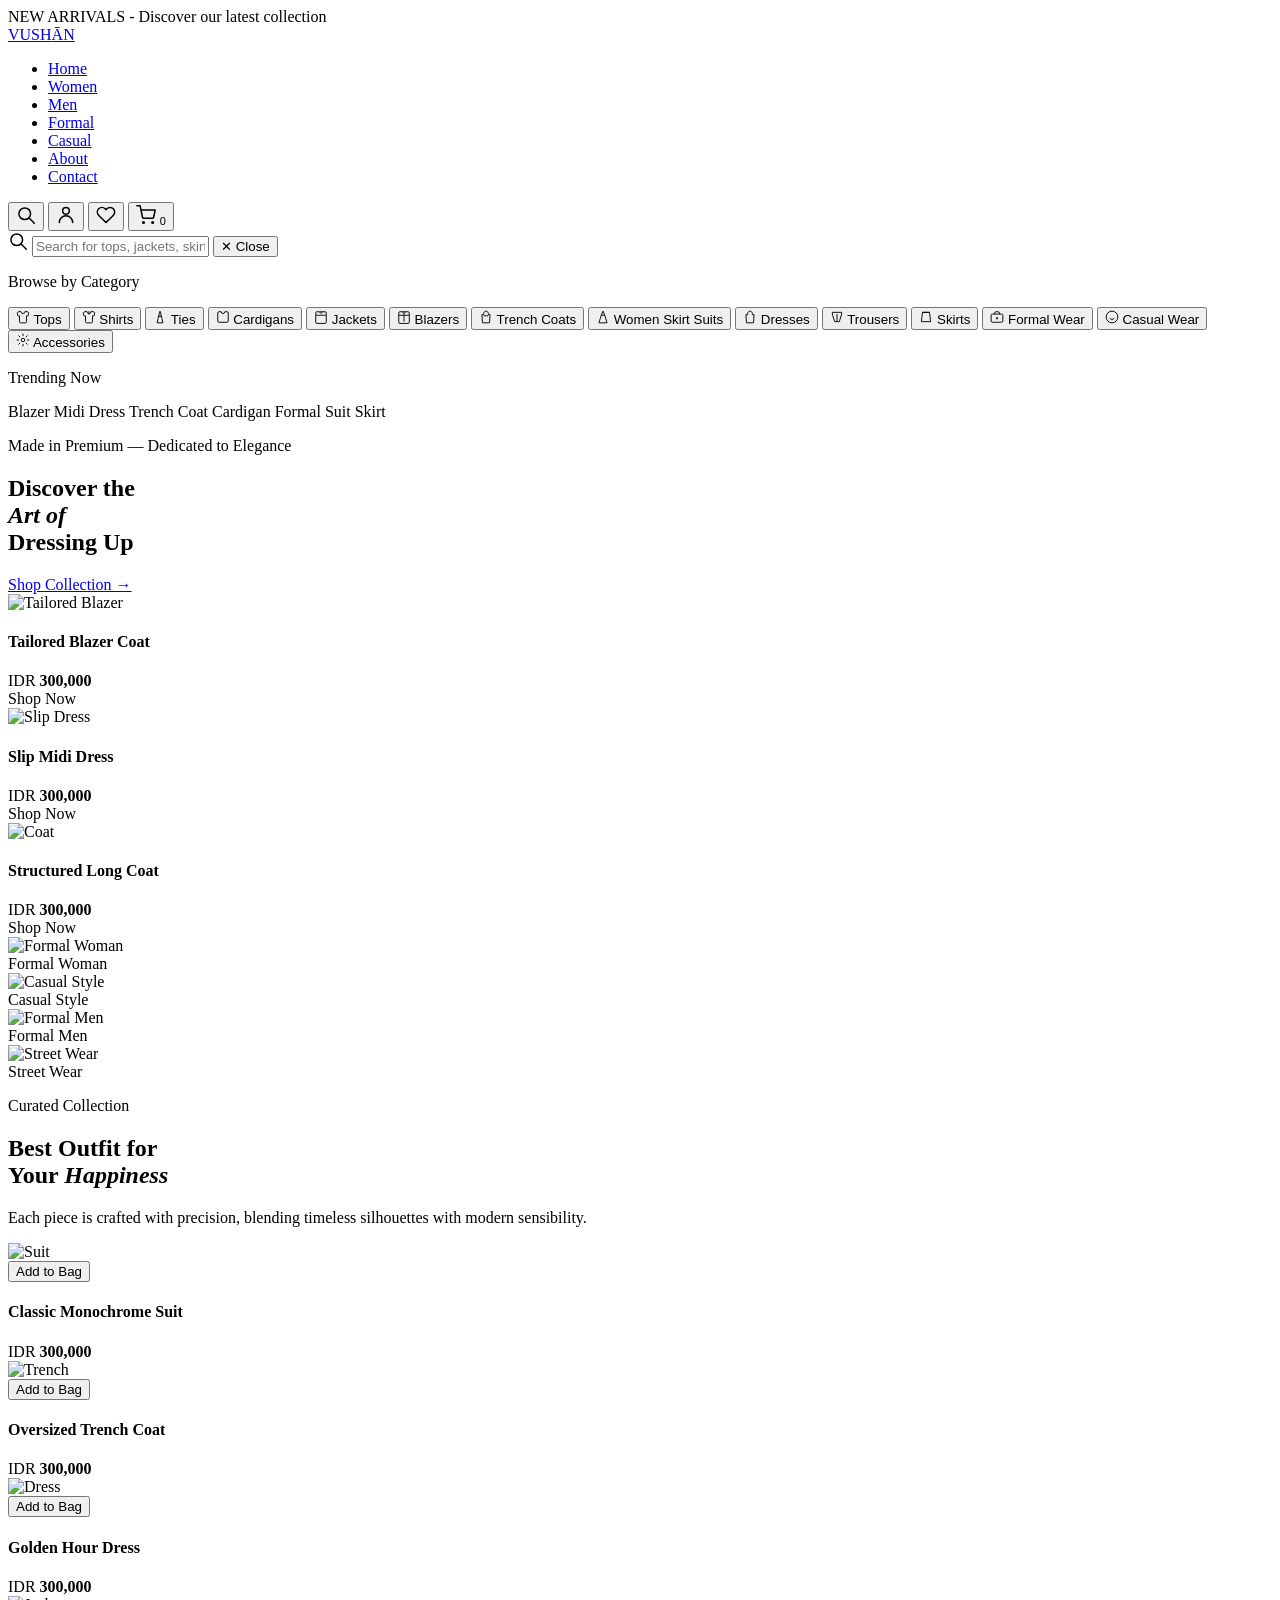
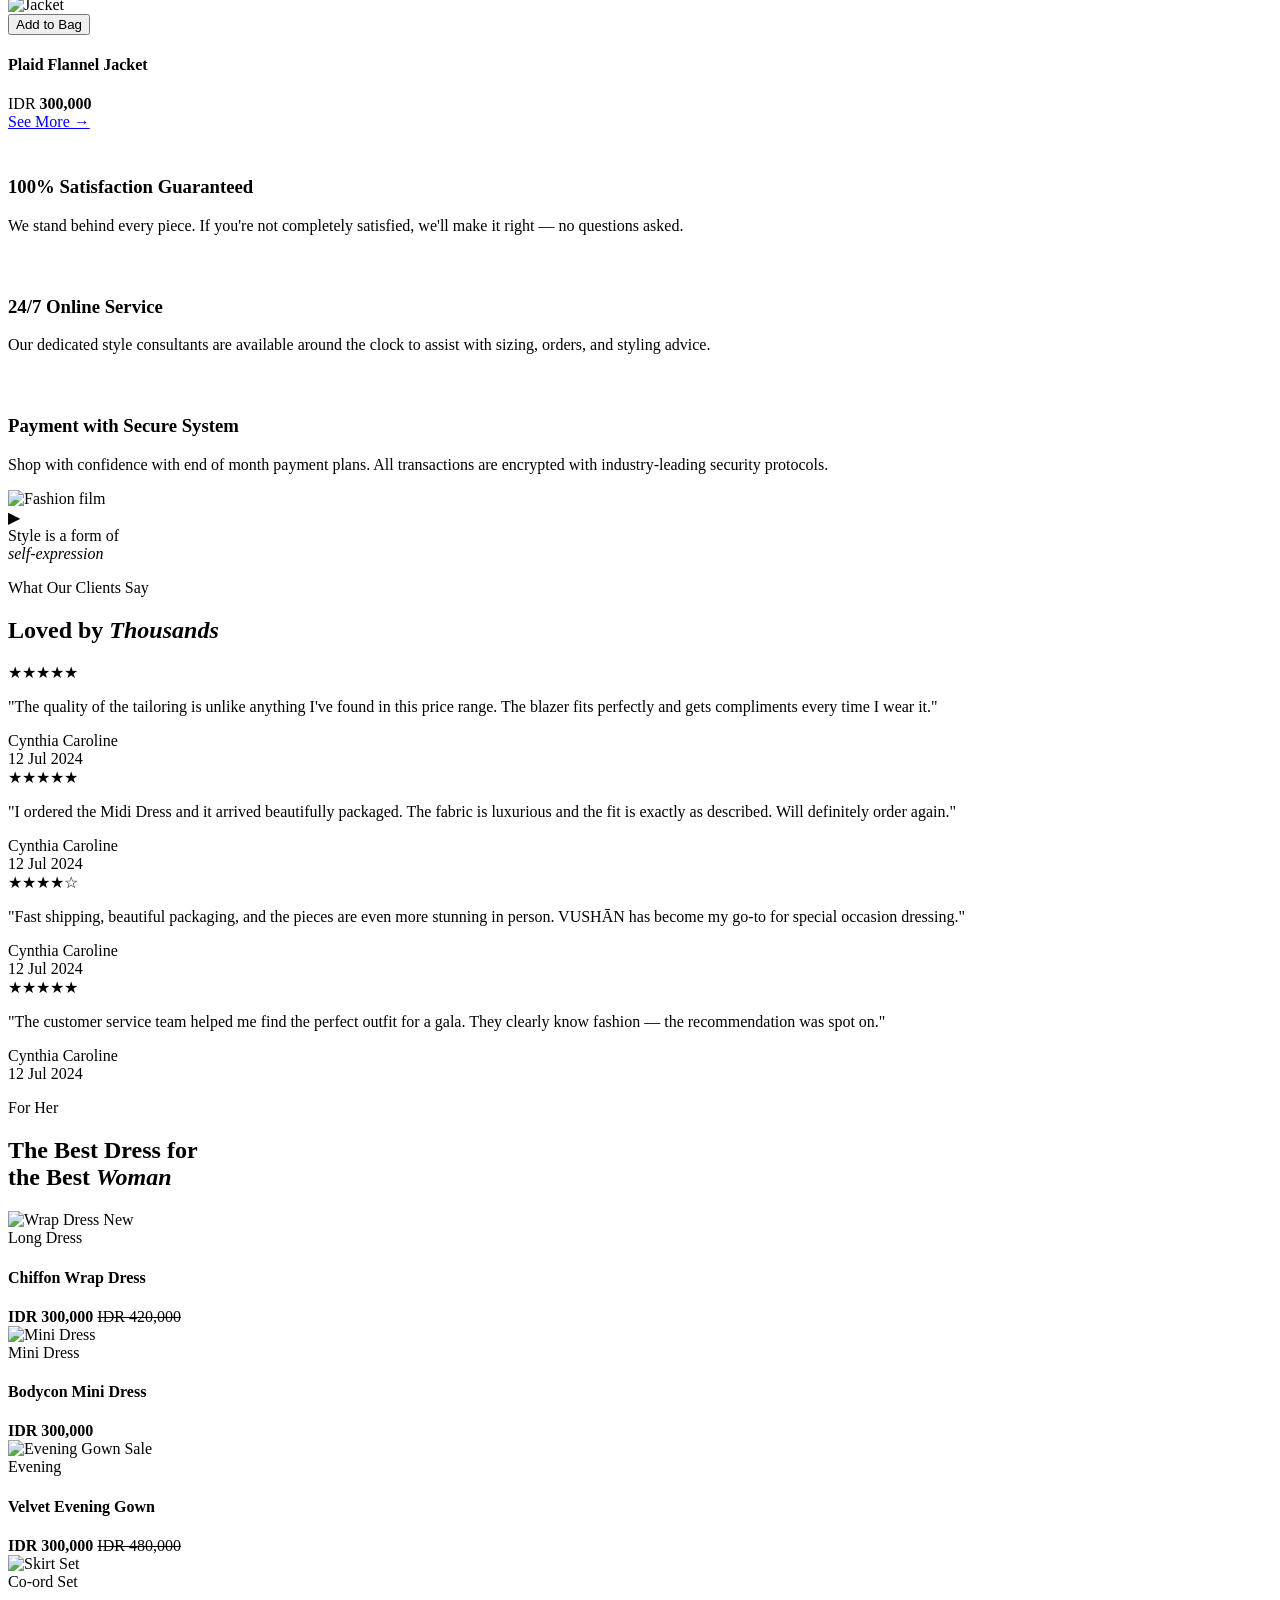
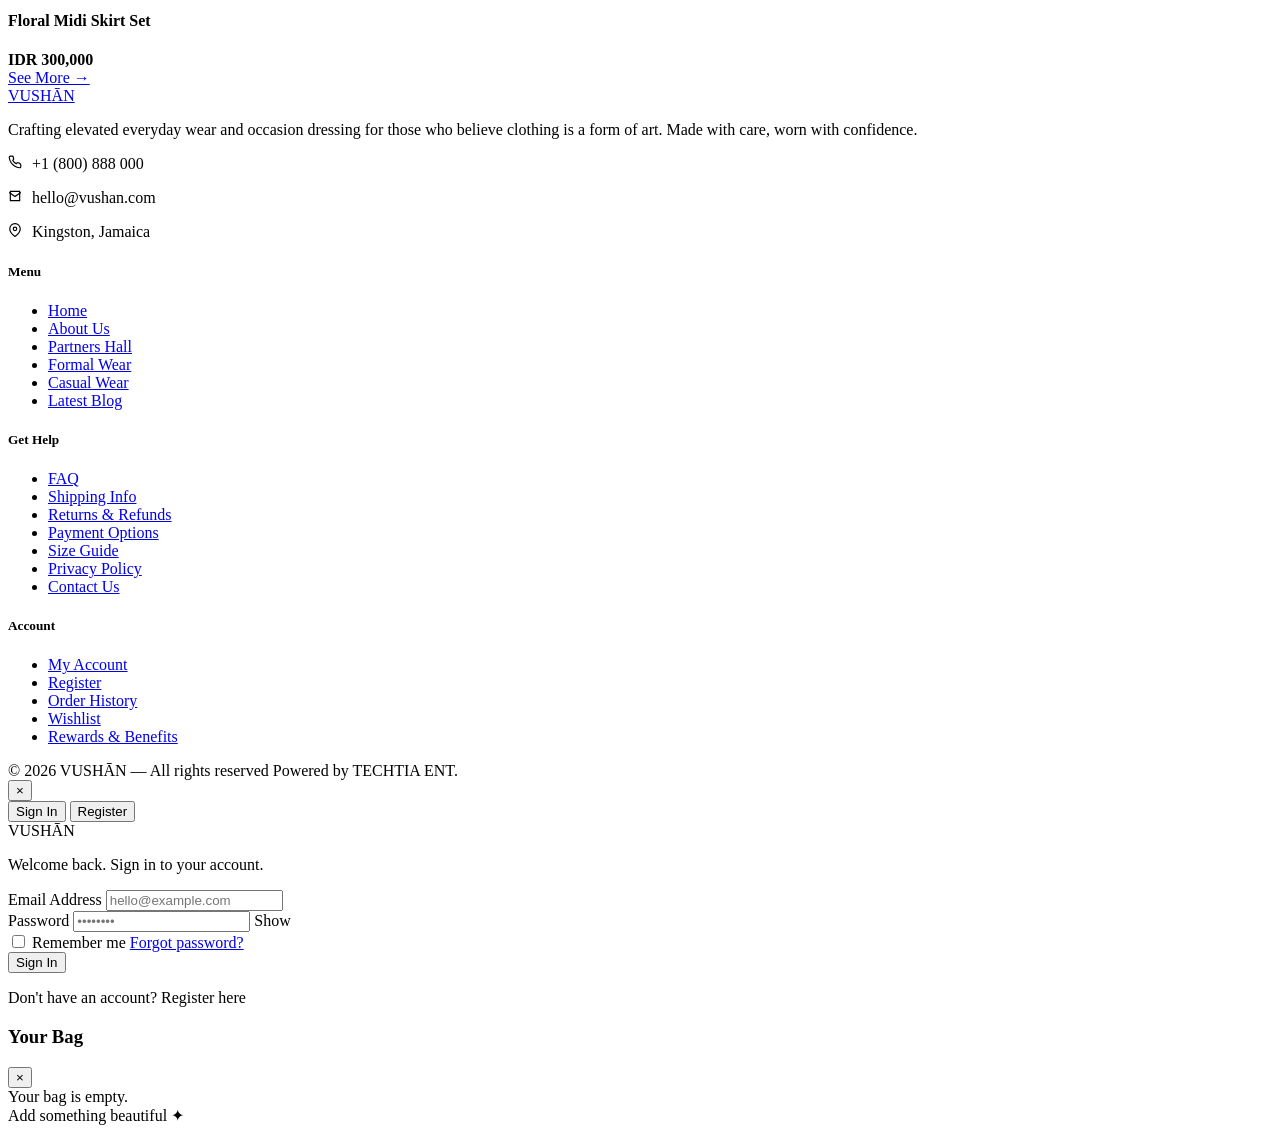
==== commit 17739343: "Add files via upload" ====
--- a/index.html
+++ b/index.html
@@ -135,7 +135,6 @@
 
     <div class="search-results" id="searchResults" style="display:none;">
       <p class="search-label" id="searchResultLabel">Results</p>
-      <!-- ── Search results show product cards only — click card to view product ── -->
       <div class="search-results-grid" id="searchResultsGrid"></div>
       <div class="no-results" id="noResults" style="display:none;">
         <p>No results found for "<span id="noResultsTerm"></span>"</p>
@@ -165,7 +164,7 @@
     <a href="#women" class="hero-cta">Shop Collection &rarr;</a>
   </div>
   <div class="hero-right">
-    <div class="hero-product" onclick="addToCart('Tailored Blazer Coat', 300000)">
+    <div class="hero-product" onclick="addToCart('Tailored Blazer Coat', 189)">
       <img class="hero-product-img" src="https://images.unsplash.com/photo-1539109136881-3be0616acf4b?w=200&q=80" alt="Tailored Blazer" />
       <div class="hero-product-info">
         <h4>Tailored Blazer Coat</h4>
@@ -173,7 +172,7 @@
         <a class="shop-btn">Shop Now</a>
       </div>
     </div>
-    <div class="hero-product" onclick="addToCart('Slip Midi Dress', 300000)">
+    <div class="hero-product" onclick="addToCart('Slip Midi Dress', 149)">
       <img class="hero-product-img" src="https://images.unsplash.com/photo-1572804013427-4d7ca7268217?w=200&q=80" alt="Slip Dress" />
       <div class="hero-product-info">
         <h4>Slip Midi Dress</h4>
@@ -181,7 +180,7 @@
         <a class="shop-btn">Shop Now</a>
       </div>
     </div>
-    <div class="hero-product" onclick="addToCart('Structured Long Coat', 300000)">
+    <div class="hero-product" onclick="addToCart('Structured Coat', 219)">
       <img class="hero-product-img" src="https://images.unsplash.com/photo-1515886657613-9f3515b0c78f?w=200&q=80" alt="Coat" />
       <div class="hero-product-info">
         <h4>Structured Long Coat</h4>
@@ -224,7 +223,7 @@
     <p class="section-subtitle">Each piece is crafted with precision, blending timeless silhouettes with modern sensibility.</p>
   </div>
   <div class="outfit-grid">
-    <div class="outfit-card" onclick="addToCart('Classic Monochrome Suit', 300000)">
+    <div class="outfit-card" onclick="addToCart('Classic Monochrome Suit', 249)">
       <img class="outfit-card-img" src="https://images.unsplash.com/photo-1617127365659-c47fa864d8bc?w=500&q=80" alt="Suit" />
       <div class="outfit-card-overlay"></div>
       <button class="add-to-bag">Add to Bag</button>
@@ -233,7 +232,7 @@
         <div class="price">IDR <strong>300,000</strong></div>
       </div>
     </div>
-    <div class="outfit-card" onclick="addToCart('Oversized Trench Coat', 300000)">
+    <div class="outfit-card" onclick="addToCart('Oversized Trench Coat', 289)">
       <img class="outfit-card-img" src="https://images.unsplash.com/photo-1509631179647-0177331693ae?w=500&q=80" alt="Trench" />
       <div class="outfit-card-overlay"></div>
       <button class="add-to-bag">Add to Bag</button>
@@ -242,7 +241,7 @@
         <div class="price">IDR <strong>300,000</strong></div>
       </div>
     </div>
-    <div class="outfit-card" onclick="addToCart('Golden Hour Dress', 300000)">
+    <div class="outfit-card" onclick="addToCart('Golden Hour Dress', 179)">
       <img class="outfit-card-img" src="https://images.unsplash.com/photo-1496217590455-aa63a8550c23?w=500&q=80" alt="Dress" />
       <div class="outfit-card-overlay"></div>
       <button class="add-to-bag">Add to Bag</button>
@@ -251,7 +250,7 @@
         <div class="price">IDR <strong>300,000</strong></div>
       </div>
     </div>
-    <div class="outfit-card" onclick="addToCart('Plaid Flannel Jacket', 300000)">
+    <div class="outfit-card" onclick="addToCart('Plaid Flannel Jacket', 199)">
       <img class="outfit-card-img" src="https://images.unsplash.com/photo-1519085360753-af0119f7cbe7?w=500&q=80" alt="Jacket" />
       <div class="outfit-card-overlay"></div>
       <button class="add-to-bag">Add to Bag</button>
@@ -350,7 +349,7 @@
     <h2 class="section-title">The Best Dress for<br>the Best <em>Woman</em></h2>
   </div>
   <div class="women-grid">
-    <div class="product-card" onclick="addToCart('Chiffon Wrap Dress', 300000)">
+    <div class="product-card" onclick="addToCart('Chiffon Wrap Dress', 159)">
       <div class="product-card-img-wrap">
         <img src="https://images.unsplash.com/photo-1595777457583-95e059d581b8?w=500&q=80" alt="Wrap Dress" />
         <span class="product-card-badge">New</span>
@@ -359,7 +358,7 @@
       <h4>Chiffon Wrap Dress</h4>
       <div class="price"><strong>IDR 300,000</strong> <del>IDR 420,000</del></div>
     </div>
-    <div class="product-card" onclick="addToCart('Bodycon Mini Dress', 300000)">
+    <div class="product-card" onclick="addToCart('Bodycon Mini Dress', 129)">
       <div class="product-card-img-wrap">
         <img src="https://images.unsplash.com/photo-1568252542512-9fe8fe9c87bb?w=500&q=80" alt="Mini Dress" />
       </div>
@@ -367,7 +366,7 @@
       <h4>Bodycon Mini Dress</h4>
       <div class="price"><strong>IDR 300,000</strong></div>
     </div>
-    <div class="product-card" onclick="addToCart('Velvet Evening Gown', 300000)">
+    <div class="product-card" onclick="addToCart('Velvet Evening Gown', 319)">
       <div class="product-card-img-wrap">
         <img src="https://images.unsplash.com/photo-1566479179817-e7df2e3b1ecb?w=500&q=80" alt="Evening Gown" />
         <span class="product-card-badge">Sale</span>
@@ -376,7 +375,7 @@
       <h4>Velvet Evening Gown</h4>
       <div class="price"><strong>IDR 300,000</strong> <del>IDR 480,000</del></div>
     </div>
-    <div class="product-card" onclick="addToCart('Floral Midi Skirt Set', 300000)">
+    <div class="product-card" onclick="addToCart('Floral Midi Skirt Set', 189)">
       <div class="product-card-img-wrap">
         <img src="https://images.unsplash.com/photo-1572804013309-59a88b7e92f1?w=500&q=80" alt="Skirt Set" />
       </div>
@@ -551,10 +550,10 @@
   <div id="cart-items-wrap">
     <div class="cart-empty" id="cart-empty-msg">Your bag is empty.<br>Add something beautiful ✦</div>
   </div>
-  <div id="cart-footer" style="display:none;">
-    <div class="cart-total"><span>Total</span><span id="cart-total-price">IDR 0</span></div>
+  <div id="cart-footer" style="display:none; margin-top:auto;">
+    <div class="cart-total"><span>Total</span><span id="cart-total-price">$0</span></div>
     <br>
-    <button class="checkout-btn" onclick="handleCheckout()">Proceed to Checkout</button>
+    <button class="checkout-btn">Proceed to Checkout</button>
   </div>
 </div>
 
@@ -562,10 +561,6 @@
 <div class="toast" id="toast"></div>
 
 <script>
-  /* ── ADMIN CREDENTIALS ── */
-  const ADMIN_EMAIL = "wellingtonadmin@admin.com";
-  const ADMIN_PASSWORD = "2026WEBINDEX123..";
-
   /* ── PRODUCT DATABASE ── */
   const products = [
     { name: 'Tailored Blazer Coat', category: 'Blazers', price: 300000, tags: ['blazer','jacket','formal','coat'], img: 'https://images.unsplash.com/photo-1539109136881-3be0616acf4b?w=300&q=80' },
@@ -638,16 +633,15 @@
       noRes.style.display = 'block';
     } else {
       noRes.style.display = 'none';
-      /* ── No add-to-cart in search — clicking card closes search and scrolls to section ── */
       grid.innerHTML = results.map(p => `
-        <div class="search-result-card" onclick="closeSearch()">
+        <div class="search-result-card" onclick="addToCart('${p.name}', ${Math.round(p.price/1000)}); closeSearch();">
           <img src="${p.img}" alt="${p.name}" />
           <div class="search-result-info">
             <span class="search-result-cat">${p.category}</span>
             <h4>${p.name}</h4>
             <span class="search-result-price">IDR ${p.price.toLocaleString()}</span>
           </div>
-          <span style="font-size:10px;letter-spacing:1px;color:var(--gold);white-space:nowrap;flex-shrink:0;">View &rarr;</span>
+          <button class="search-add-btn">+ Add</button>
         </div>
       `).join('');
     }
@@ -677,55 +671,27 @@
   function renderCart() {
     const wrap = document.getElementById('cart-items-wrap');
     const footer = document.getElementById('cart-footer');
-    const emptyMsg = document.getElementById('cart-empty-msg');
+    const empty = document.getElementById('cart-empty-msg');
     const countEl = document.getElementById('cart-count');
     const totalEl = document.getElementById('cart-total-price');
     const total = cart.reduce((s, i) => s + i.price * i.qty, 0);
     const count = cart.reduce((s, i) => s + i.qty, 0);
     countEl.textContent = count;
-
     if (cart.length === 0) {
-      wrap.innerHTML = '';
-      wrap.appendChild(emptyMsg);
-      emptyMsg.style.display = 'block';
-      footer.style.display = 'none';
-      return;
+      empty.style.display = 'block'; footer.style.display = 'none';
+      wrap.innerHTML = ''; wrap.appendChild(empty); return;
     }
-
-    emptyMsg.style.display = 'none';
-    footer.style.display = 'block';
-    totalEl.textContent = 'IDR ' + total.toLocaleString();
-
-    const imgs = [
-      'https://images.unsplash.com/photo-1539109136881-3be0616acf4b?w=200&q=60',
-      'https://images.unsplash.com/photo-1572804013427-4d7ca7268217?w=200&q=60',
-      'https://images.unsplash.com/photo-1515886657613-9f3515b0c78f?w=200&q=60'
-    ];
-
-    /* rebuild wrap: items first, then footer */
+    empty.style.display = 'none'; footer.style.display = 'block';
+    totalEl.textContent = '$' + total.toLocaleString();
+    const imgs = ['https://images.unsplash.com/photo-1539109136881-3be0616acf4b?w=200&q=60','https://images.unsplash.com/photo-1572804013427-4d7ca7268217?w=200&q=60','https://images.unsplash.com/photo-1515886657613-9f3515b0c78f?w=200&q=60'];
     wrap.innerHTML = '';
     cart.forEach((item, idx) => {
-      const prod = products.find(p => p.name === item.name);
-      const imgSrc = prod ? prod.img : imgs[idx % imgs.length];
       const div = document.createElement('div');
       div.className = 'cart-item';
-      div.innerHTML = `
-        <img src="${imgSrc}" alt="${item.name}" />
-        <div class="cart-item-info">
-          <h4>${item.name}</h4>
-          <div class="size">Qty: ${item.qty}</div>
-          <div class="price">IDR ${(item.price * item.qty).toLocaleString()}</div>
-        </div>
-        <button class="remove-item" onclick="removeFromCart(${idx})">&times;</button>
-      `;
+      div.innerHTML = `<img src="${imgs[idx % imgs.length]}" alt="${item.name}" /><div class="cart-item-info"><h4>${item.name}</h4><div class="size">Qty: ${item.qty}</div><div class="price">$${(item.price * item.qty).toLocaleString()}</div></div><button class="remove-item" onclick="removeFromCart(${idx})">&times;</button>`;
       wrap.appendChild(div);
     });
     wrap.appendChild(footer);
-  }
-
-  function handleCheckout() {
-    showToast('Redirecting to checkout…');
-    /* Hook up your checkout page here */
   }
 
   /* ── AUTH ── */
@@ -758,33 +724,24 @@
     bar.style.setProperty('--strength', val ? (['25%','50%','75%','100%'][s-1] || '10%') : '0%');
     bar.style.setProperty('--strength-color', val ? (['#e24b4a','#ef9f27','#639922','#1D9E75'][s-1] || '#e24b4a') : 'transparent');
   });
-
   function handleLogin() {
-    const email = document.getElementById('login-email').value.trim().toLowerCase();
-    const pass  = document.getElementById('login-password').value;
+    const email = document.getElementById('login-email').value.trim();
+    const pass = document.getElementById('login-password').value;
     if (!email || !pass) { showToast('Please fill in all fields'); return; }
-
-    /* ── Admin redirect ── */
-    if (email === ADMIN_EMAIL && pass === ADMIN_PASSWORD) {
-      localStorage.setItem("isAdmin", "true");
-      window.location.href = "../admin/dashboard.html";
-      return;
+    if (email === "admin" && pass === "admin123") {
+      window.location.href = "../admin/dashboard.html"; return;
     }
-
     if (!email.includes('@')) { showToast('Please enter a valid email'); return; }
-
-    /* ── Regular user login ── */
     document.querySelectorAll('.auth-form').forEach(f => f.style.display = 'none');
     document.getElementById('auth-success').style.display = 'block';
     document.getElementById('success-msg').textContent = 'Welcome back! You are now signed in.';
   }
-
   function handleRegister() {
     const first = document.getElementById('reg-firstname').value.trim();
-    const last  = document.getElementById('reg-lastname').value.trim();
+    const last = document.getElementById('reg-lastname').value.trim();
     const email = document.getElementById('reg-email').value.trim();
     const phone = document.getElementById('reg-phone').value.trim();
-    const pass  = document.getElementById('reg-password').value;
+    const pass = document.getElementById('reg-password').value;
     const confirm = document.getElementById('reg-confirm').value;
     const terms = document.getElementById('reg-terms').checked;
     if (!first || !last || !email || !phone || !pass || !confirm) { showToast('Please fill in all fields'); return; }
@@ -796,7 +753,6 @@
     document.getElementById('auth-success').style.display = 'block';
     document.getElementById('success-msg').textContent = 'Welcome, ' + first + '! Your account has been created.';
   }
-
   function showToast(msg) {
     const t = document.getElementById('toast');
     t.textContent = '✦ ' + msg; t.classList.add('show');
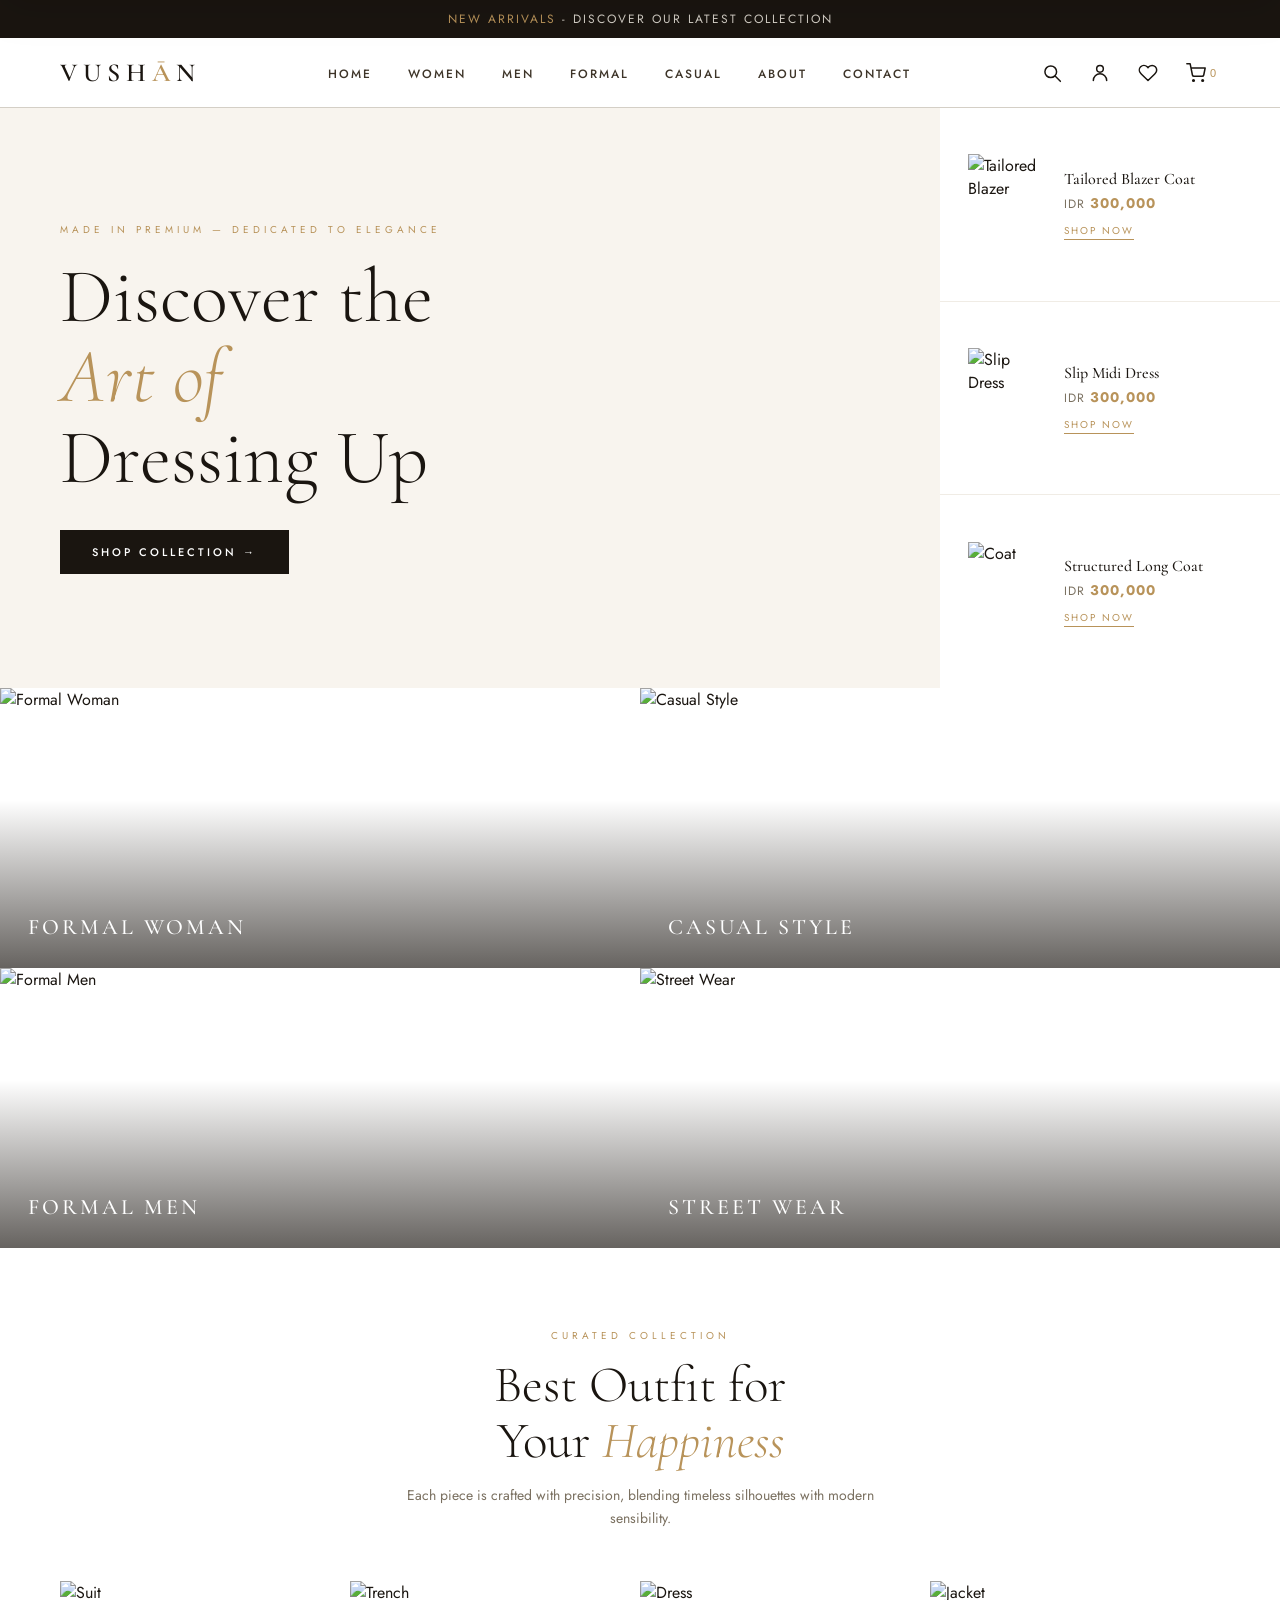
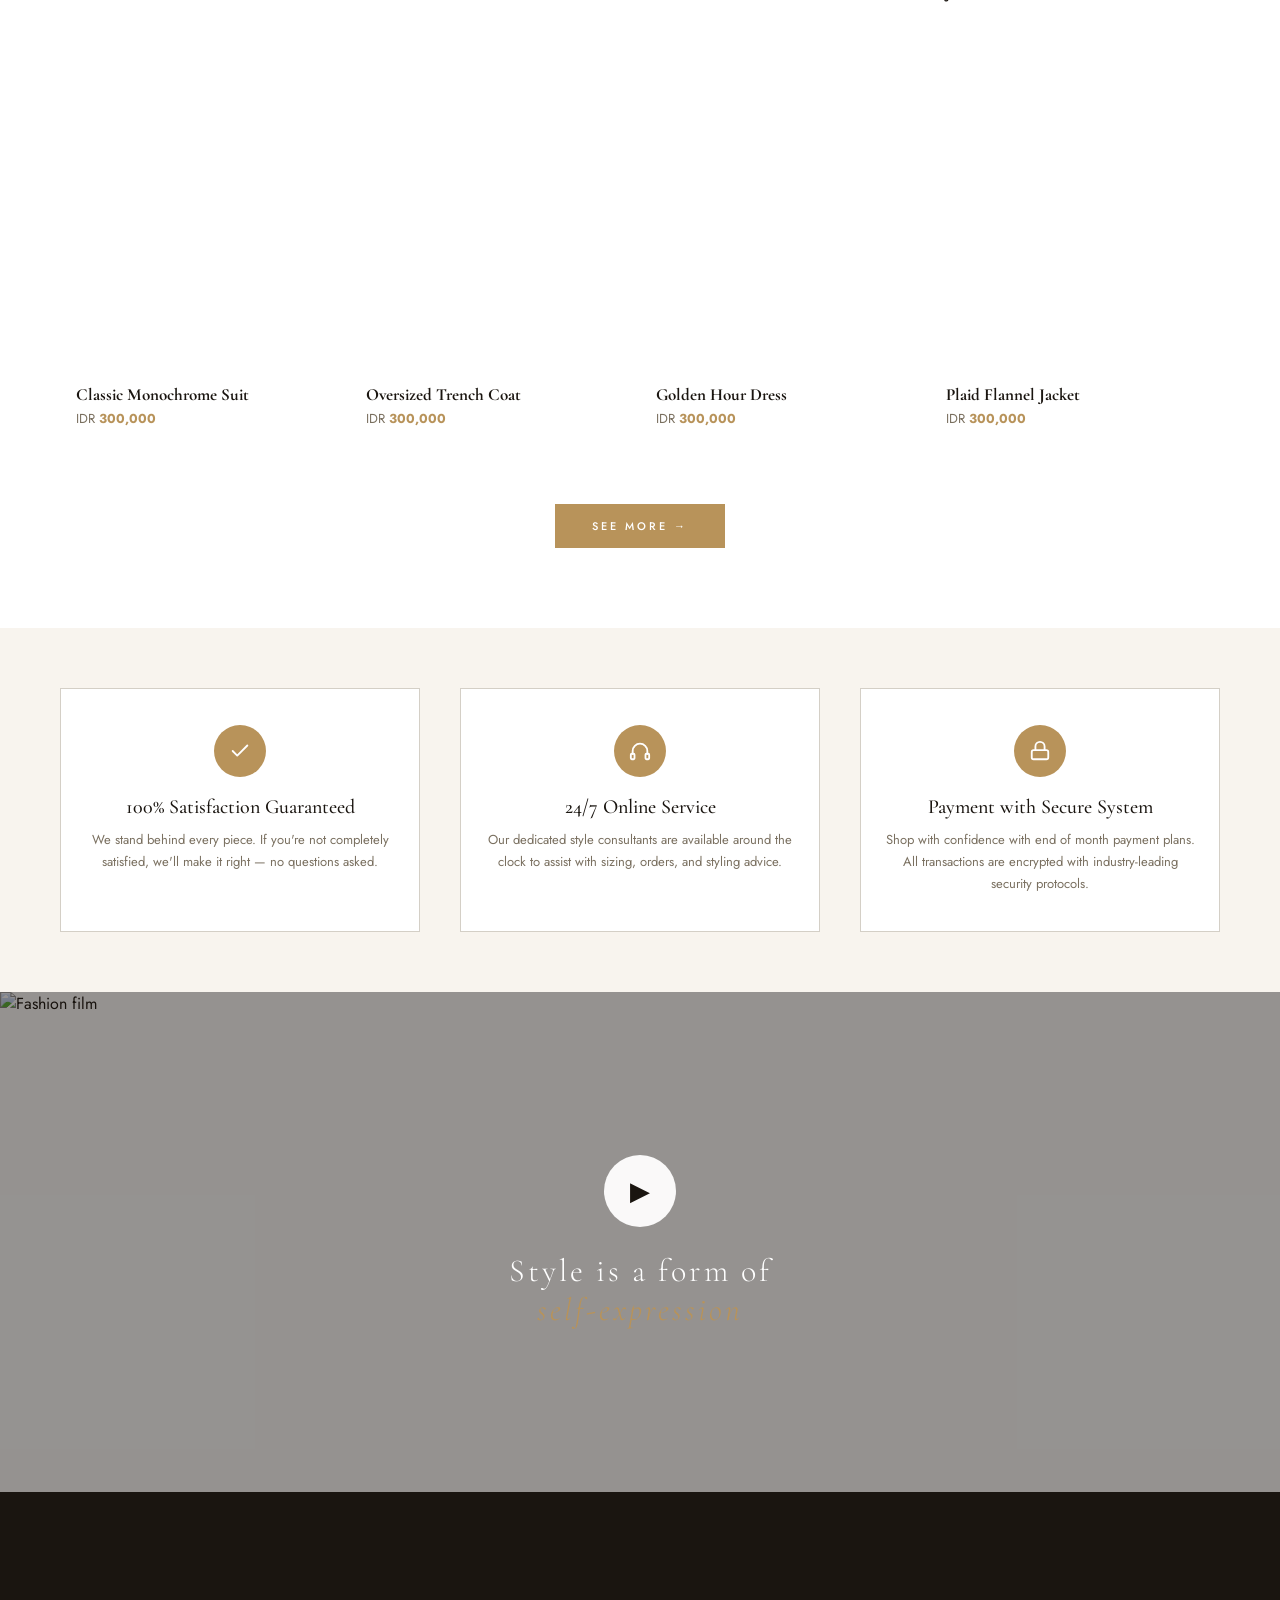
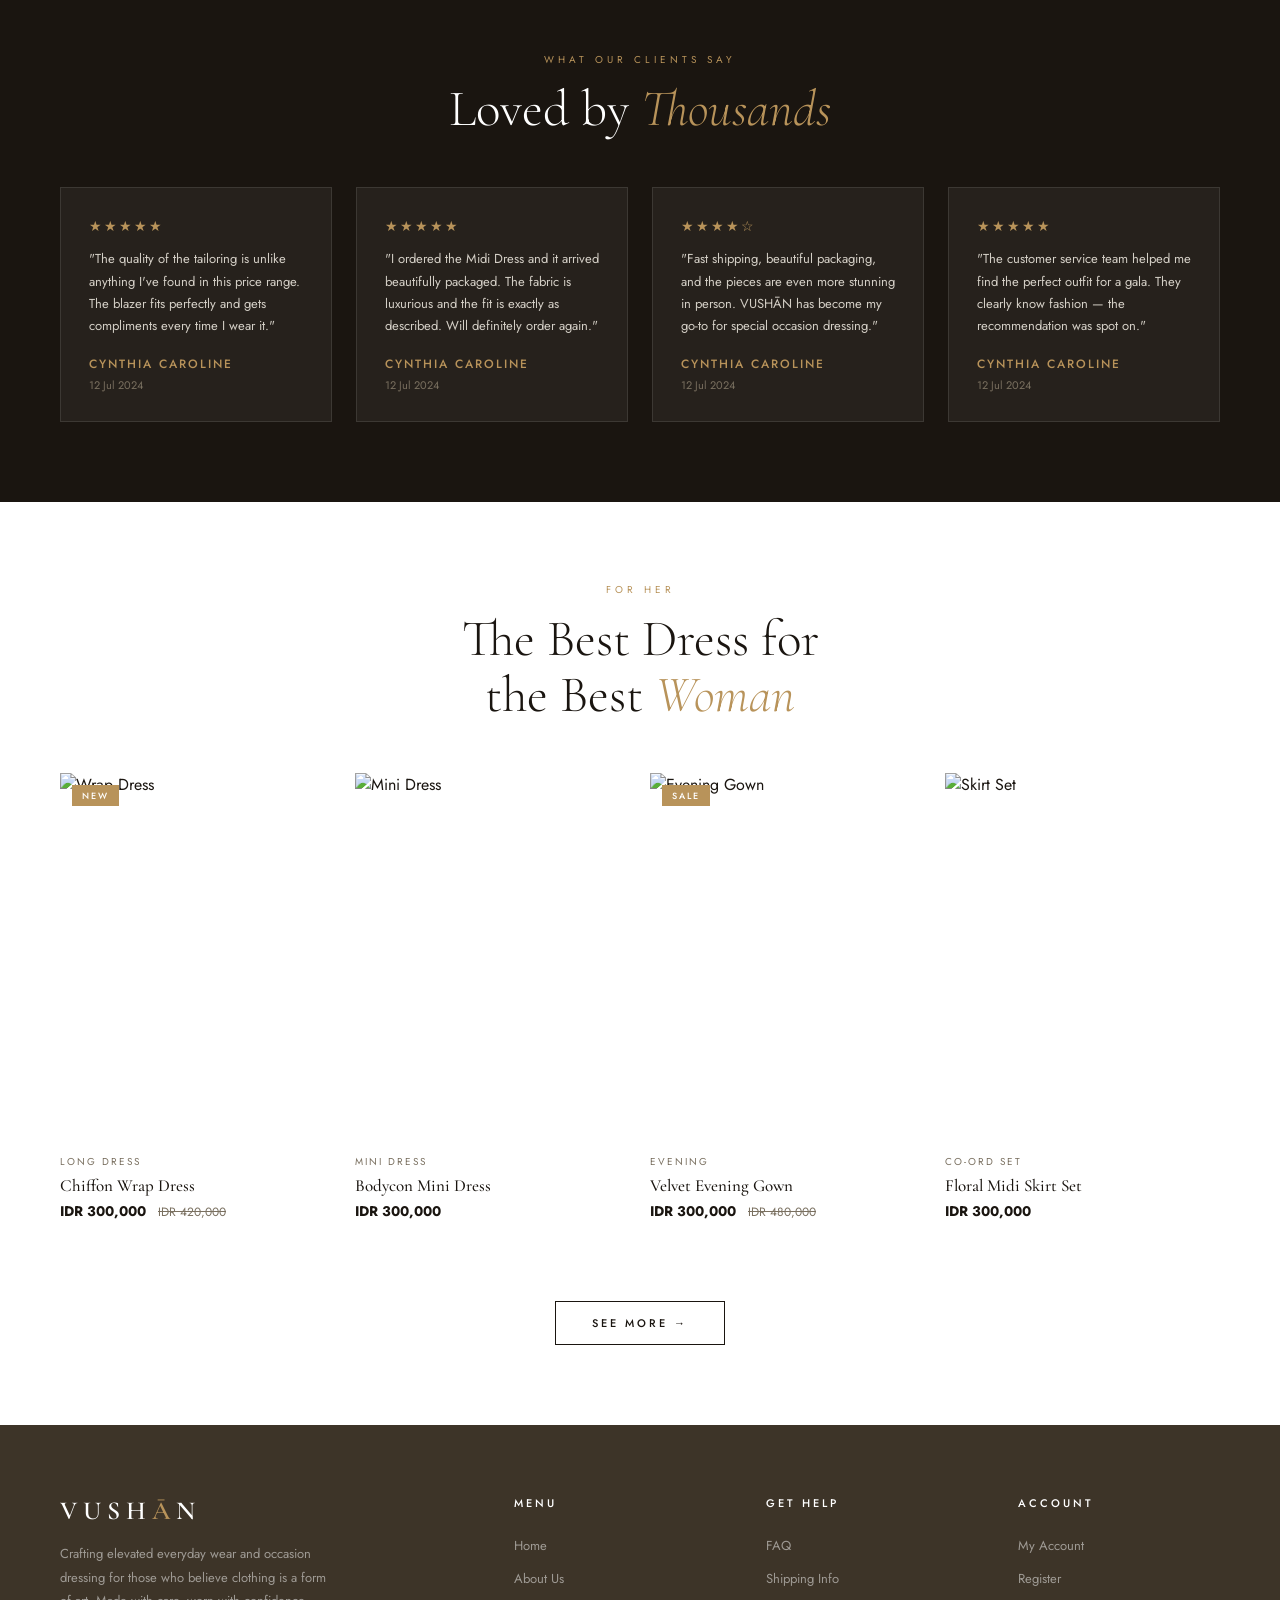
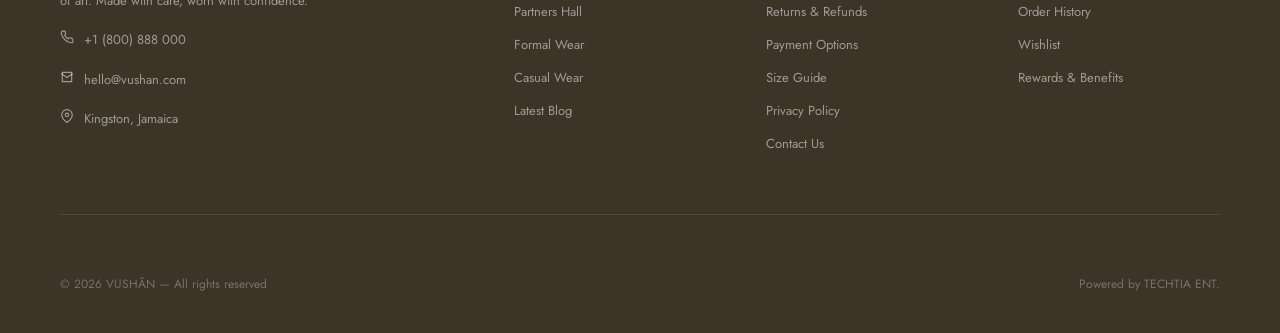
==== commit f2257890: "changes" ====
--- a/index.html
+++ b/index.html
@@ -4,7 +4,7 @@
 <meta charset="UTF-8">
 <meta name="viewport" content="width=device-width, initial-scale=1.0">
 <title>VUSHĀN</title>
-<link rel="stylesheet" href="../webcss/style.css">
+<link rel="stylesheet" href="style.css">
 <link rel="preconnect" href="https://fonts.googleapis.com">
 <link rel="preconnect" href="https://fonts.gstatic.com" crossorigin>
 <link href="https://fonts.googleapis.com/css2?family=Cormorant+Garamond:ital,wght@0,300;0,400;0,500;0,600;1,300;1,400&family=Jost:wght@300;400;500;600&display=swap" rel="stylesheet" />
--- a/style.css
+++ b/style.css
@@ -0,0 +1,287 @@
+/* ── RESET & ROOT ── */
+*, *::before, *::after { box-sizing: border-box; margin: 0; padding: 0; }
+
+:root {
+  --gold: #b8935a;
+  --gold-dark: #8a6a38;
+  --cream: #f8f4ee;
+  --dark: #1a1510;
+  --mid: #3d3428;
+  --light-brown: #c4a882;
+  --white: #ffffff;
+  --gray-light: #f0ece5;
+  --gray-mid: #d4cfc6;
+  --text-muted: #7a7060;
+}
+
+html { scroll-behavior: smooth; }
+body { font-family: 'Jost', sans-serif; color: var(--dark); background: var(--white); overflow-x: hidden; }
+
+/* ── ANNOUNCEMENT ── */
+.announcement { background: var(--dark); color: var(--gray-mid); text-align: center; padding: 10px 20px; font-size: 12px; letter-spacing: 2px; text-transform: uppercase; font-weight: 400; }
+.announcement span { color: var(--gold); }
+
+/* ── NAV ── */
+nav { position: sticky; top: 0; z-index: 100; background: var(--white); border-bottom: 1px solid var(--gray-mid); padding: 0 60px; display: flex; align-items: center; justify-content: space-between; height: 70px; }
+.logo { font-family: 'Cormorant Garamond', serif; font-size: 26px; font-weight: 600; letter-spacing: 6px; color: var(--dark); text-decoration: none; }
+.logo span { color: var(--gold); }
+.nav-links { display: flex; gap: 36px; list-style: none; }
+.nav-links a { text-decoration: none; font-size: 12px; letter-spacing: 2px; text-transform: uppercase; color: var(--mid); font-weight: 500; transition: color .2s; }
+.nav-links a:hover { color: var(--gold); }
+.nav-icons { display: flex; gap: 20px; align-items: center; }
+.icon-btn { background: none; border: none; cursor: pointer; color: var(--dark); font-size: 18px; display: flex; align-items: center; gap: 4px; transition: color .2s; padding: 4px; }
+.icon-btn:hover { color: var(--gold); }
+.icon-btn svg { display: block; }
+
+/* ── SEARCH OVERLAY ── */
+.search-overlay { position: fixed; inset: 0; background: rgba(20,15,10,0.5); z-index: 200; display: none; opacity: 0; transition: opacity .3s; }
+.search-overlay.open { display: block; opacity: 1; }
+
+.search-panel { position: fixed; top: 0; left: 0; right: 0; background: var(--white); z-index: 201; transform: translateY(-100%); transition: transform .35s ease; box-shadow: 0 8px 40px rgba(0,0,0,0.12); max-height: 85vh; overflow-y: auto; }
+.search-panel.open { transform: translateY(0); }
+
+.search-panel-inner { padding: 32px 60px 40px; }
+
+.search-input-wrap { display: flex; align-items: center; gap: 14px; border-bottom: 2px solid var(--dark); padding-bottom: 14px; margin-bottom: 36px; }
+.search-input-icon { flex-shrink: 0; color: var(--text-muted); }
+.search-input-wrap input { flex: 1; border: none; outline: none; font-size: 22px; font-family: 'Cormorant Garamond', serif; font-weight: 300; color: var(--dark); background: transparent; }
+.search-input-wrap input::placeholder { color: var(--gray-mid); }
+.search-clear { background: none; border: none; font-size: 16px; color: var(--text-muted); cursor: pointer; padding: 4px 8px; transition: color .2s; }
+.search-clear:hover { color: var(--dark); }
+.search-close-btn { background: none; border: 1px solid var(--gray-mid); color: var(--text-muted); font-size: 11px; letter-spacing: 2px; text-transform: uppercase; padding: 8px 16px; cursor: pointer; font-family: 'Jost', sans-serif; transition: all .2s; white-space: nowrap; }
+.search-close-btn:hover { border-color: var(--dark); color: var(--dark); }
+
+/* ── SEARCH LABELS ── */
+.search-label { font-size: 10px; letter-spacing: 3px; text-transform: uppercase; color: var(--text-muted); margin-bottom: 18px; font-weight: 500; }
+
+/* ── CATEGORY GRID ── */
+.search-cat-grid { display: flex; flex-wrap: wrap; gap: 10px; margin-bottom: 36px; }
+.search-cat-btn { background: var(--cream); border: 1px solid var(--gray-mid); color: var(--dark); padding: 9px 16px; font-size: 12px; font-family: 'Jost', sans-serif; letter-spacing: 1px; cursor: pointer; transition: all .2s; border-radius: 0; display: inline-flex; align-items: center; gap: 7px; }
+.search-cat-btn svg { flex-shrink: 0; opacity: 0.65; transition: opacity .2s; }
+.search-cat-btn:hover { background: var(--dark); color: var(--white); border-color: var(--dark); }
+.search-cat-btn:hover svg { opacity: 1; }
+
+/* ── TRENDING TAGS ── */
+.search-trending { margin-top: 10px; }
+.trending-tags { display: flex; flex-wrap: wrap; gap: 10px; }
+.trending-tags span { font-size: 13px; color: var(--gold); border-bottom: 1px solid var(--gold); padding-bottom: 2px; cursor: pointer; transition: color .2s; }
+.trending-tags span:hover { color: var(--gold-dark); }
+
+/* ── SEARCH RESULTS ── */
+.search-results { margin-bottom: 20px; }
+.search-results-grid { display: grid; grid-template-columns: repeat(auto-fill, minmax(220px, 1fr)); gap: 16px; margin-top: 16px; }
+.search-result-card { display: flex; align-items: center; gap: 14px; padding: 12px; border: 1px solid var(--gray-light); cursor: pointer; transition: border-color .2s, background .2s; position: relative; }
+.search-result-card:hover { border-color: var(--gold); background: var(--cream); }
+.search-result-card img { width: 56px; height: 70px; object-fit: cover; flex-shrink: 0; }
+.search-result-info { flex: 1; min-width: 0; }
+.search-result-cat { font-size: 9px; letter-spacing: 2px; text-transform: uppercase; color: var(--gold); display: block; margin-bottom: 3px; }
+.search-result-info h4 { font-family: 'Cormorant Garamond', serif; font-size: 14px; font-weight: 500; color: var(--dark); white-space: nowrap; overflow: hidden; text-overflow: ellipsis; }
+.search-result-price { font-size: 12px; color: var(--text-muted); }
+.search-add-btn { background: var(--dark); color: var(--white); border: none; padding: 6px 12px; font-size: 10px; letter-spacing: 1px; cursor: pointer; font-family: 'Jost', sans-serif; transition: background .2s; white-space: nowrap; flex-shrink: 0; }
+.search-add-btn:hover { background: var(--gold); }
+.no-results { text-align: center; padding: 40px 0; color: var(--text-muted); }
+.no-results p { font-size: 15px; margin-bottom: 8px; }
+.no-results-sub { font-size: 13px; color: var(--gray-mid); }
+
+/* ── HERO ── */
+.hero { display: grid; grid-template-columns: 1fr 340px; min-height: 580px; background: var(--cream); position: relative; overflow: hidden; }
+.hero-left { position: relative; padding: 80px 60px; display: flex; flex-direction: column; justify-content: center; background: var(--cream); }
+.hero-left::before { content: ''; position: absolute; inset: 0; background: url('https://images.unsplash.com/photo-1515886657613-9f3515b0c78f?w=900&q=80') center/cover no-repeat; opacity: 0.18; }
+.hero-tag { font-size: 10px; letter-spacing: 4px; text-transform: uppercase; color: var(--gold); margin-bottom: 20px; position: relative; }
+.hero-title { font-family: 'Cormorant Garamond', serif; font-size: clamp(48px, 6vw, 80px); font-weight: 300; line-height: 1.05; color: var(--dark); position: relative; margin-bottom: 32px; }
+.hero-title em { font-style: italic; color: var(--gold); }
+.hero-cta { display: inline-flex; align-items: center; gap: 12px; background: var(--dark); color: var(--white); text-decoration: none; padding: 14px 32px; font-size: 11px; letter-spacing: 3px; text-transform: uppercase; font-weight: 500; transition: background .25s; position: relative; width: fit-content; }
+.hero-cta:hover { background: var(--gold); }
+.hero-right { background: var(--white); display: flex; flex-direction: column; overflow: hidden; }
+.hero-product { flex: 1; display: flex; align-items: center; gap: 16px; padding: 24px 28px; border-bottom: 1px solid var(--gray-light); transition: background .2s; cursor: pointer; }
+.hero-product:last-child { border-bottom: none; }
+.hero-product:hover { background: var(--cream); }
+.hero-product-img { width: 80px; height: 100px; object-fit: cover; flex-shrink: 0; }
+.hero-product-info h4 { font-family: 'Cormorant Garamond', serif; font-size: 16px; font-weight: 500; margin-bottom: 4px; }
+.hero-product-info .price { font-size: 12px; color: var(--text-muted); letter-spacing: 1px; }
+.hero-product-info .price strong { color: var(--gold); font-size: 14px; }
+.shop-btn { display: inline-block; margin-top: 10px; font-size: 10px; letter-spacing: 2px; text-transform: uppercase; color: var(--gold); text-decoration: none; border-bottom: 1px solid var(--gold); padding-bottom: 1px; }
+
+/* ── CATEGORIES ── */
+.categories { display: grid; grid-template-columns: 1fr 1fr; grid-template-rows: 280px 280px; max-height: 560px; }
+.cat-item { position: relative; overflow: hidden; cursor: pointer; }
+.cat-item img { width: 100%; height: 100%; object-fit: cover; transition: transform .5s ease; }
+.cat-item:hover img { transform: scale(1.06); }
+.cat-overlay { position: absolute; inset: 0; background: linear-gradient(to top, rgba(20,15,10,0.65) 0%, transparent 60%); }
+.cat-label { position: absolute; bottom: 28px; left: 28px; color: var(--white); font-family: 'Cormorant Garamond', serif; font-size: 22px; font-weight: 500; letter-spacing: 3px; text-transform: uppercase; }
+
+/* ── SECTION TITLES ── */
+.section-header { text-align: center; padding: 80px 40px 50px; }
+.section-tag { font-size: 10px; letter-spacing: 4px; text-transform: uppercase; color: var(--gold); margin-bottom: 14px; }
+.section-title { font-family: 'Cormorant Garamond', serif; font-size: clamp(32px, 4vw, 54px); font-weight: 300; line-height: 1.1; color: var(--dark); }
+.section-title em { font-style: italic; color: var(--gold); }
+.section-subtitle { margin-top: 14px; font-size: 14px; color: var(--text-muted); max-width: 480px; margin-inline: auto; line-height: 1.7; }
+
+/* ── OUTFIT SECTION ── */
+.outfit-section { background: var(--white); }
+.outfit-grid { display: grid; grid-template-columns: repeat(4, 1fr); padding: 0 60px 60px; }
+.outfit-card { position: relative; overflow: hidden; cursor: pointer; }
+.outfit-card-img { width: 100%; aspect-ratio: 3/4; object-fit: cover; display: block; transition: transform .45s ease; }
+.outfit-card:hover .outfit-card-img { transform: scale(1.05); }
+.outfit-card-overlay { position: absolute; inset: 0; background: rgba(10,8,5,0); transition: background .35s; }
+.outfit-card:hover .outfit-card-overlay { background: rgba(10,8,5,0.3); }
+.outfit-card-info { padding: 16px; }
+.outfit-card-info h4 { font-family: 'Cormorant Garamond', serif; font-size: 17px; color: var(--dark); margin-bottom: 4px; }
+.outfit-card-info .price { font-size: 13px; color: var(--text-muted); }
+.outfit-card-info .price strong { color: var(--gold); }
+.add-to-bag { position: absolute; bottom: -50px; left: 0; right: 0; background: var(--dark); color: var(--white); text-align: center; padding: 14px; font-size: 10px; letter-spacing: 3px; text-transform: uppercase; transition: bottom .3s ease; cursor: pointer; border: none; }
+.outfit-card:hover .add-to-bag { bottom: 0; }
+
+/* ── BUTTONS ── */
+.see-more-wrap { text-align: center; padding: 0 0 80px; }
+.btn-outline { display: inline-flex; align-items: center; gap: 10px; border: 1px solid var(--dark); color: var(--dark); text-decoration: none; padding: 13px 36px; font-size: 11px; letter-spacing: 3px; text-transform: uppercase; font-weight: 500; transition: all .25s; cursor: pointer; background: none; }
+.btn-outline:hover { background: var(--dark); color: var(--white); }
+.btn-gold { background: var(--gold); color: var(--white); border-color: var(--gold); }
+.btn-gold:hover { background: var(--gold-dark); border-color: var(--gold-dark); color: var(--white); }
+
+/* ── TRUST STRIP ── */
+.trust-strip { background: var(--cream); padding: 60px; display: grid; grid-template-columns: repeat(3, 1fr); gap: 40px; }
+.trust-item { text-align: center; padding: 36px 24px; background: var(--white); border: 1px solid var(--gray-mid); }
+.trust-icon { width: 52px; height: 52px; border-radius: 50%; background: var(--gold); display: flex; align-items: center; justify-content: center; margin: 0 auto 18px; font-size: 22px; }
+.trust-item h3 { font-family: 'Cormorant Garamond', serif; font-size: 20px; font-weight: 500; margin-bottom: 10px; }
+.trust-item p { font-size: 13px; color: var(--text-muted); line-height: 1.7; }
+
+/* ── VIDEO BANNER ── */
+.video-banner { position: relative; height: 500px; overflow: hidden; display: flex; align-items: center; justify-content: center; cursor: pointer; }
+.video-banner img { width: 100%; height: 100%; object-fit: cover; display: block; }
+.video-banner-overlay { position: absolute; inset: 0; background: rgba(20,15,10,0.45); display: flex; flex-direction: column; align-items: center; justify-content: center; gap: 24px; }
+.play-btn { width: 72px; height: 72px; border-radius: 50%; background: rgba(255,255,255,0.95); display: flex; align-items: center; justify-content: center; font-size: 26px; cursor: pointer; transition: transform .2s; color: var(--dark); }
+.play-btn:hover { transform: scale(1.08); }
+.video-caption { font-family: 'Cormorant Garamond', serif; font-size: 32px; font-weight: 300; color: var(--white); letter-spacing: 3px; text-align: center; }
+.video-caption em { font-style: italic; color: var(--gold); }
+
+/* ── TESTIMONIALS ── */
+.testimonials { background: var(--dark); padding: 80px 60px; }
+.testi-grid { display: grid; grid-template-columns: repeat(4, 1fr); gap: 24px; margin-top: 50px; }
+.testi-card { background: rgba(255,255,255,0.05); border: 1px solid rgba(255,255,255,0.1); padding: 28px; }
+.stars { color: var(--gold); font-size: 14px; margin-bottom: 12px; letter-spacing: 2px; }
+.testi-text { font-size: 13px; line-height: 1.7; color: var(--gray-mid); margin-bottom: 18px; }
+.testi-author { font-size: 12px; letter-spacing: 2px; text-transform: uppercase; color: var(--gold); font-weight: 500; }
+.testi-date { font-size: 11px; color: var(--text-muted); margin-top: 4px; }
+
+/* ── WOMEN SECTION ── */
+.women-section { background: var(--white); }
+.women-grid { display: grid; grid-template-columns: repeat(4, 1fr); gap: 20px; padding: 0 60px 80px; }
+.product-card { cursor: pointer; }
+.product-card-img-wrap { position: relative; overflow: hidden; margin-bottom: 14px; }
+.product-card img { width: 100%; aspect-ratio: 3/4; object-fit: cover; display: block; transition: transform .4s ease; }
+.product-card:hover img { transform: scale(1.04); }
+.product-card-badge { position: absolute; top: 12px; left: 12px; background: var(--gold); color: var(--white); font-size: 9px; letter-spacing: 2px; text-transform: uppercase; padding: 4px 10px; font-weight: 500; }
+.product-card h4 { font-family: 'Cormorant Garamond', serif; font-size: 17px; font-weight: 500; margin-bottom: 5px; }
+.product-card .category { font-size: 10px; letter-spacing: 2px; text-transform: uppercase; color: var(--text-muted); margin-bottom: 6px; }
+.product-card .price { font-size: 14px; }
+.product-card .price del { color: var(--text-muted); margin-left: 8px; font-size: 12px; }
+
+/* ── FOOTER ── */
+footer { background: var(--mid); color: var(--gray-mid); padding: 70px 60px 40px; }
+.footer-top { display: grid; grid-template-columns: 2fr 1fr 1fr 1fr; gap: 50px; margin-bottom: 60px; padding-bottom: 50px; border-bottom: 1px solid rgba(255,255,255,0.1); }
+.footer-brand .logo { color: var(--white); }
+.footer-brand p { margin-top: 16px; font-size: 13px; line-height: 1.8; color: rgba(255,255,255,0.5); max-width: 280px; }
+.footer-contact { margin-top: 24px; }
+.footer-contact p { font-size: 13px; color: rgba(255,255,255,0.5); margin-bottom: 6px; }
+.footer-contact span { color: var(--gold); }
+.footer-col h5 { font-size: 11px; letter-spacing: 3px; text-transform: uppercase; color: var(--white); margin-bottom: 22px; font-weight: 500; }
+.footer-col ul { list-style: none; }
+.footer-col ul li { margin-bottom: 10px; }
+.footer-col ul li a { text-decoration: none; font-size: 13px; color: rgba(255,255,255,0.5); transition: color .2s; cursor: pointer; }
+.footer-col ul li a:hover { color: var(--gold); }
+.footer-bottom { display: flex; align-items: center; justify-content: space-between; font-size: 12px; color: rgba(255,255,255,0.3); }
+
+/* ── CART SIDEBAR ── */
+.cart-overlay { position: fixed; inset: 0; background: rgba(0,0,0,0.5); z-index: 200; display: none; opacity: 0; transition: opacity .3s; }
+.cart-overlay.open { display: block; opacity: 1; }
+.cart-sidebar { position: fixed; right: -420px; top: 0; bottom: 0; width: 420px; background: var(--white); z-index: 201; padding: 40px 36px; transition: right .35s ease; display: flex; flex-direction: column; gap: 24px; overflow-y: auto; }
+.cart-sidebar.open { right: 0; }
+.cart-header { display: flex; align-items: center; justify-content: space-between; }
+.cart-header h3 { font-family: 'Cormorant Garamond', serif; font-size: 24px; font-weight: 500; }
+.close-btn { background: none; border: none; font-size: 24px; cursor: pointer; color: var(--dark); }
+.cart-empty { text-align: center; color: var(--text-muted); padding: 60px 0; font-size: 14px; }
+.cart-item { display: flex; gap: 16px; align-items: flex-start; padding-bottom: 20px; border-bottom: 1px solid var(--gray-light); }
+.cart-item img { width: 80px; height: 100px; object-fit: cover; }
+.cart-item-info { flex: 1; }
+.cart-item-info h4 { font-family: 'Cormorant Garamond', serif; font-size: 16px; font-weight: 500; margin-bottom: 4px; }
+.cart-item-info .size { font-size: 12px; color: var(--text-muted); margin-bottom: 8px; }
+.cart-item-info .price { font-size: 14px; color: var(--gold); font-weight: 500; }
+.remove-item { background: none; border: none; color: var(--text-muted); font-size: 20px; cursor: pointer; }
+.cart-total { display: flex; justify-content: space-between; font-family: 'Cormorant Garamond', serif; font-size: 20px; font-weight: 500; padding-top: 10px; }
+.checkout-btn { background: var(--dark); color: var(--white); border: none; padding: 16px; width: 100%; font-size: 11px; letter-spacing: 3px; text-transform: uppercase; cursor: pointer; transition: background .2s; font-family: 'Jost', sans-serif; font-weight: 500; }
+.checkout-btn:hover { background: var(--gold); }
+
+/* ── TOAST ── */
+.toast { position: fixed; bottom: 30px; left: 50%; transform: translateX(-50%); background: var(--dark); color: var(--white); padding: 14px 28px; font-size: 13px; letter-spacing: 1px; opacity: 0; pointer-events: none; transition: opacity .3s; z-index: 400; }
+.toast.show { opacity: 1; }
+
+/* ── AUTH MODAL ── */
+.auth-overlay { position: fixed; inset: 0; background: rgba(20,15,10,0.65); z-index: 300; display: none; opacity: 0; transition: opacity .3s; backdrop-filter: blur(4px); }
+.auth-overlay.open { display: block; opacity: 1; }
+.auth-modal { position: fixed; top: 50%; left: 50%; transform: translate(-50%, -48%); width: 480px; max-width: calc(100vw - 40px); background: var(--white); z-index: 301; padding: 48px 44px 40px; opacity: 0; pointer-events: none; transition: opacity .3s, transform .3s; max-height: 90vh; overflow-y: auto; }
+.auth-modal.open { opacity: 1; pointer-events: all; transform: translate(-50%, -50%); }
+.auth-close { position: absolute; top: 16px; right: 20px; background: none; border: none; font-size: 26px; cursor: pointer; color: var(--text-muted); line-height: 1; }
+.auth-close:hover { color: var(--dark); }
+.auth-brand { font-family: 'Cormorant Garamond', serif; font-size: 28px; font-weight: 600; letter-spacing: 6px; color: var(--dark); text-align: center; margin-bottom: 6px; }
+.auth-brand span { color: var(--gold); }
+.auth-sub { text-align: center; font-size: 13px; color: var(--text-muted); margin-bottom: 28px; }
+.auth-tabs { display: flex; margin-bottom: 32px; border-bottom: 1px solid var(--gray-mid); }
+.auth-tab { flex: 1; background: none; border: none; padding: 12px; font-size: 12px; letter-spacing: 2px; text-transform: uppercase; font-weight: 500; cursor: pointer; color: var(--text-muted); border-bottom: 2px solid transparent; margin-bottom: -1px; font-family: 'Jost', sans-serif; transition: color .2s, border-color .2s; }
+.auth-tab.active { color: var(--gold); border-bottom-color: var(--gold); }
+.auth-field { margin-bottom: 18px; position: relative; }
+.auth-field label { display: block; font-size: 11px; letter-spacing: 1.5px; text-transform: uppercase; color: var(--text-muted); margin-bottom: 7px; font-weight: 500; }
+.auth-field input { width: 100%; padding: 12px 16px; border: 1px solid var(--gray-mid); font-size: 14px; font-family: 'Jost', sans-serif; color: var(--dark); outline: none; transition: border-color .2s; background: var(--white); }
+.auth-field input:focus { border-color: var(--gold); }
+.auth-toggle { position: absolute; right: 14px; bottom: 13px; font-size: 11px; letter-spacing: 1px; text-transform: uppercase; color: var(--gold); cursor: pointer; font-weight: 500; }
+.auth-field-row { display: grid; grid-template-columns: 1fr 1fr; gap: 14px; }
+.phone-wrap { display: flex; }
+.phone-code { padding: 12px 10px; border: 1px solid var(--gray-mid); border-right: none; font-size: 13px; background: var(--gray-light); color: var(--dark); font-family: 'Jost', sans-serif; outline: none; cursor: pointer; }
+.phone-wrap input { flex: 1; }
+.password-strength { height: 3px; margin-top: 8px; background: var(--gray-light); position: relative; overflow: hidden; }
+.password-strength::after { content: ''; position: absolute; left: 0; top: 0; height: 100%; width: var(--strength, 0%); background: var(--strength-color, var(--gold)); transition: width .3s, background .3s; }
+.auth-row { display: flex; justify-content: space-between; align-items: center; margin-bottom: 22px; }
+.auth-check { display: flex; align-items: flex-start; gap: 8px; font-size: 13px; color: var(--text-muted); cursor: pointer; }
+.auth-check input { margin-top: 2px; accent-color: var(--gold); }
+.auth-check.terms { margin-bottom: 22px; line-height: 1.5; }
+.auth-link { font-size: 13px; color: var(--gold); text-decoration: none; cursor: pointer; }
+.auth-link:hover { text-decoration: underline; }
+.auth-btn { width: 100%; background: var(--dark); color: var(--white); border: none; padding: 15px; font-size: 11px; letter-spacing: 3px; text-transform: uppercase; cursor: pointer; font-family: 'Jost', sans-serif; font-weight: 500; transition: background .2s; margin-bottom: 18px; }
+.auth-btn:hover { background: var(--gold); }
+.auth-switch { text-align: center; font-size: 13px; color: var(--text-muted); }
+.auth-switch a { color: var(--gold); cursor: pointer; font-weight: 500; }
+.auth-switch a:hover { text-decoration: underline; }
+.auth-success { text-align: center; padding: 20px 0; }
+.success-icon { font-size: 40px; color: var(--gold); margin-bottom: 20px; }
+.auth-success h3 { font-family: 'Cormorant Garamond', serif; font-size: 28px; font-weight: 500; margin-bottom: 10px; }
+.auth-success p { font-size: 14px; color: var(--text-muted); margin-bottom: 28px; }
+
+/* ── MOBILE ── */
+@media (max-width: 900px) {
+  nav { padding: 0 24px; }
+  .nav-links { display: none; }
+  .hero { grid-template-columns: 1fr; }
+  .hero-right { display: none; }
+  .hero-left { padding: 60px 24px; }
+  .categories { grid-template-columns: 1fr 1fr; grid-template-rows: 200px 200px; }
+  .outfit-grid { grid-template-columns: 1fr 1fr; padding: 0 24px 60px; }
+  .trust-strip { grid-template-columns: 1fr; padding: 40px 24px; }
+  .testi-grid { grid-template-columns: 1fr 1fr; gap: 16px; }
+  .women-grid { grid-template-columns: 1fr 1fr; padding: 0 24px 60px; gap: 16px; }
+  .footer-top { grid-template-columns: 1fr 1fr; gap: 30px; }
+  footer { padding: 50px 24px 30px; }
+  .section-header { padding: 60px 24px 40px; }
+  .testimonials { padding: 60px 24px; }
+  .search-panel-inner { padding: 24px 24px 32px; }
+  .search-results-grid { grid-template-columns: 1fr 1fr; }
+  .auth-field-row { grid-template-columns: 1fr; }
+}
+
+@media (max-width: 480px) {
+  .testi-grid { grid-template-columns: 1fr; }
+  .categories { grid-template-columns: 1fr; grid-template-rows: repeat(4, 200px); }
+  .footer-top { grid-template-columns: 1fr; }
+  .cart-sidebar { width: 100%; right: -100%; }
+  .auth-modal { padding: 36px 24px 30px; }
+  .search-results-grid { grid-template-columns: 1fr; }
+}
